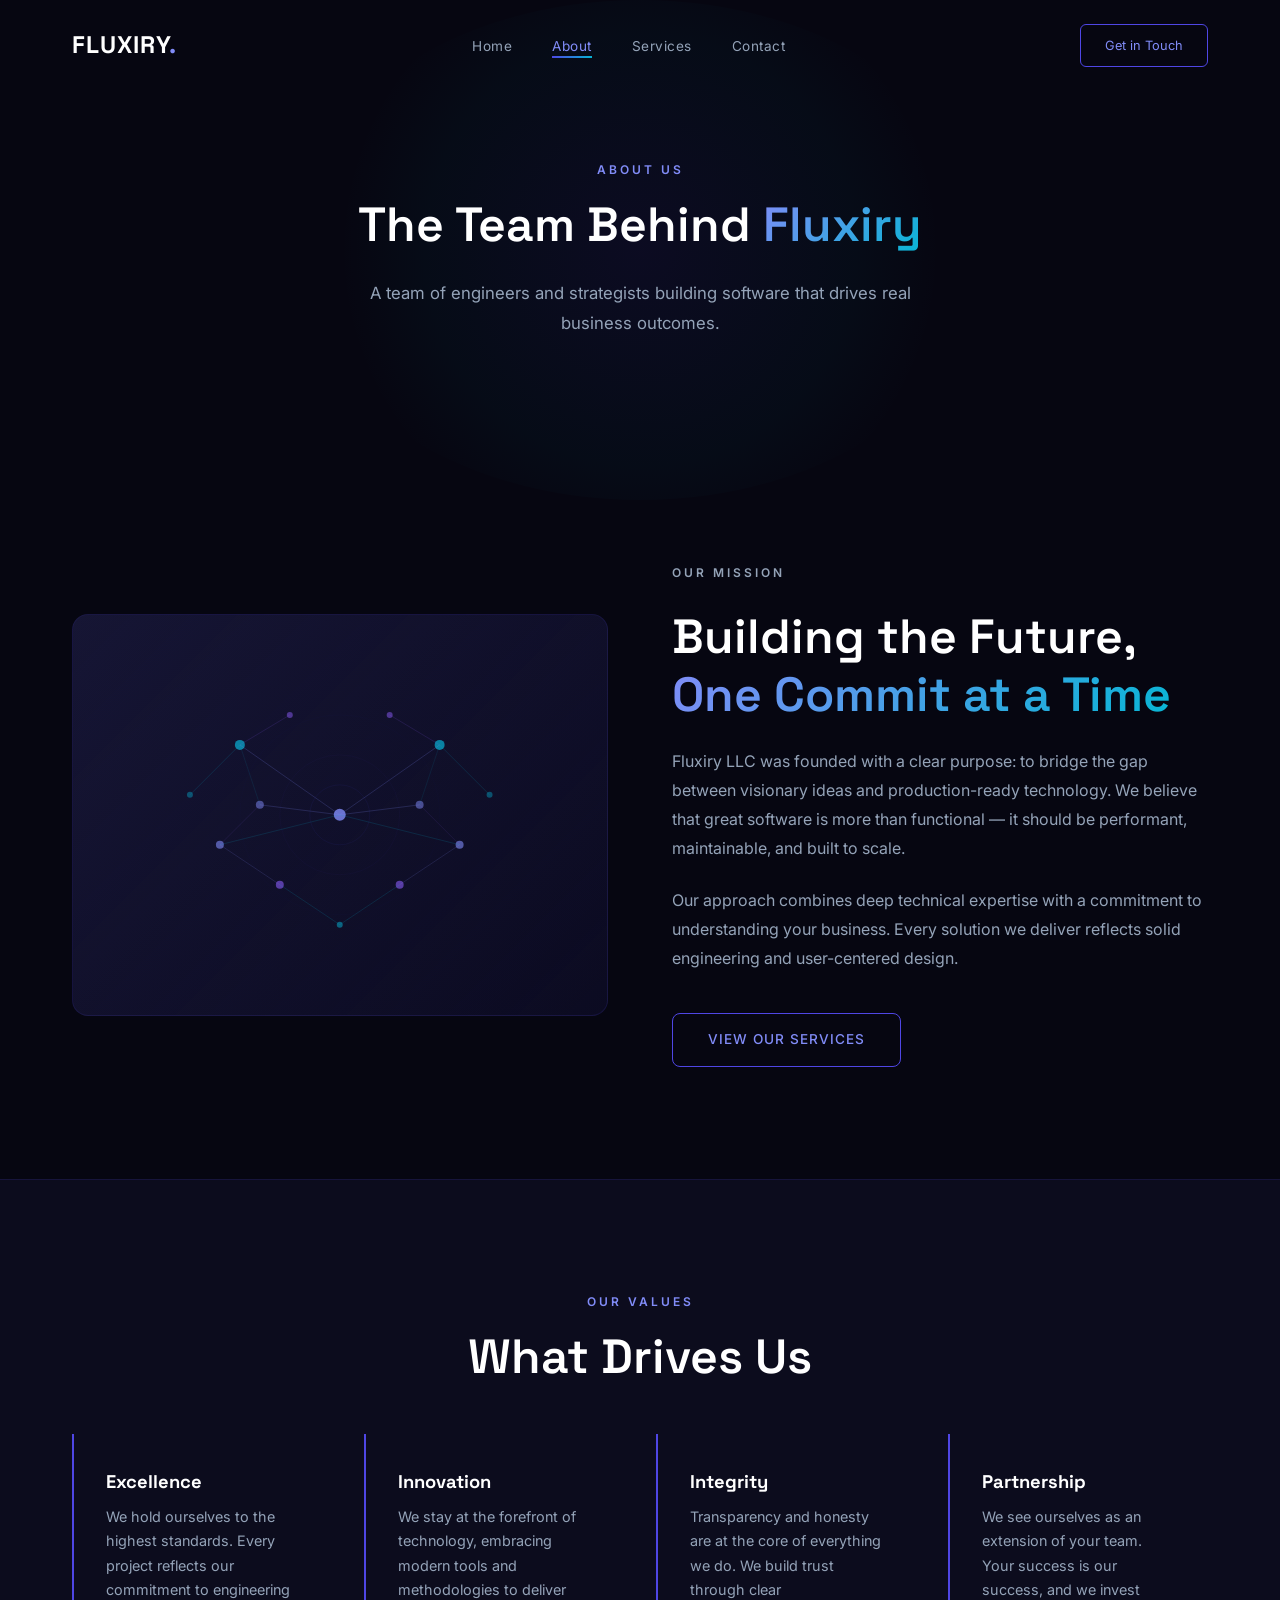
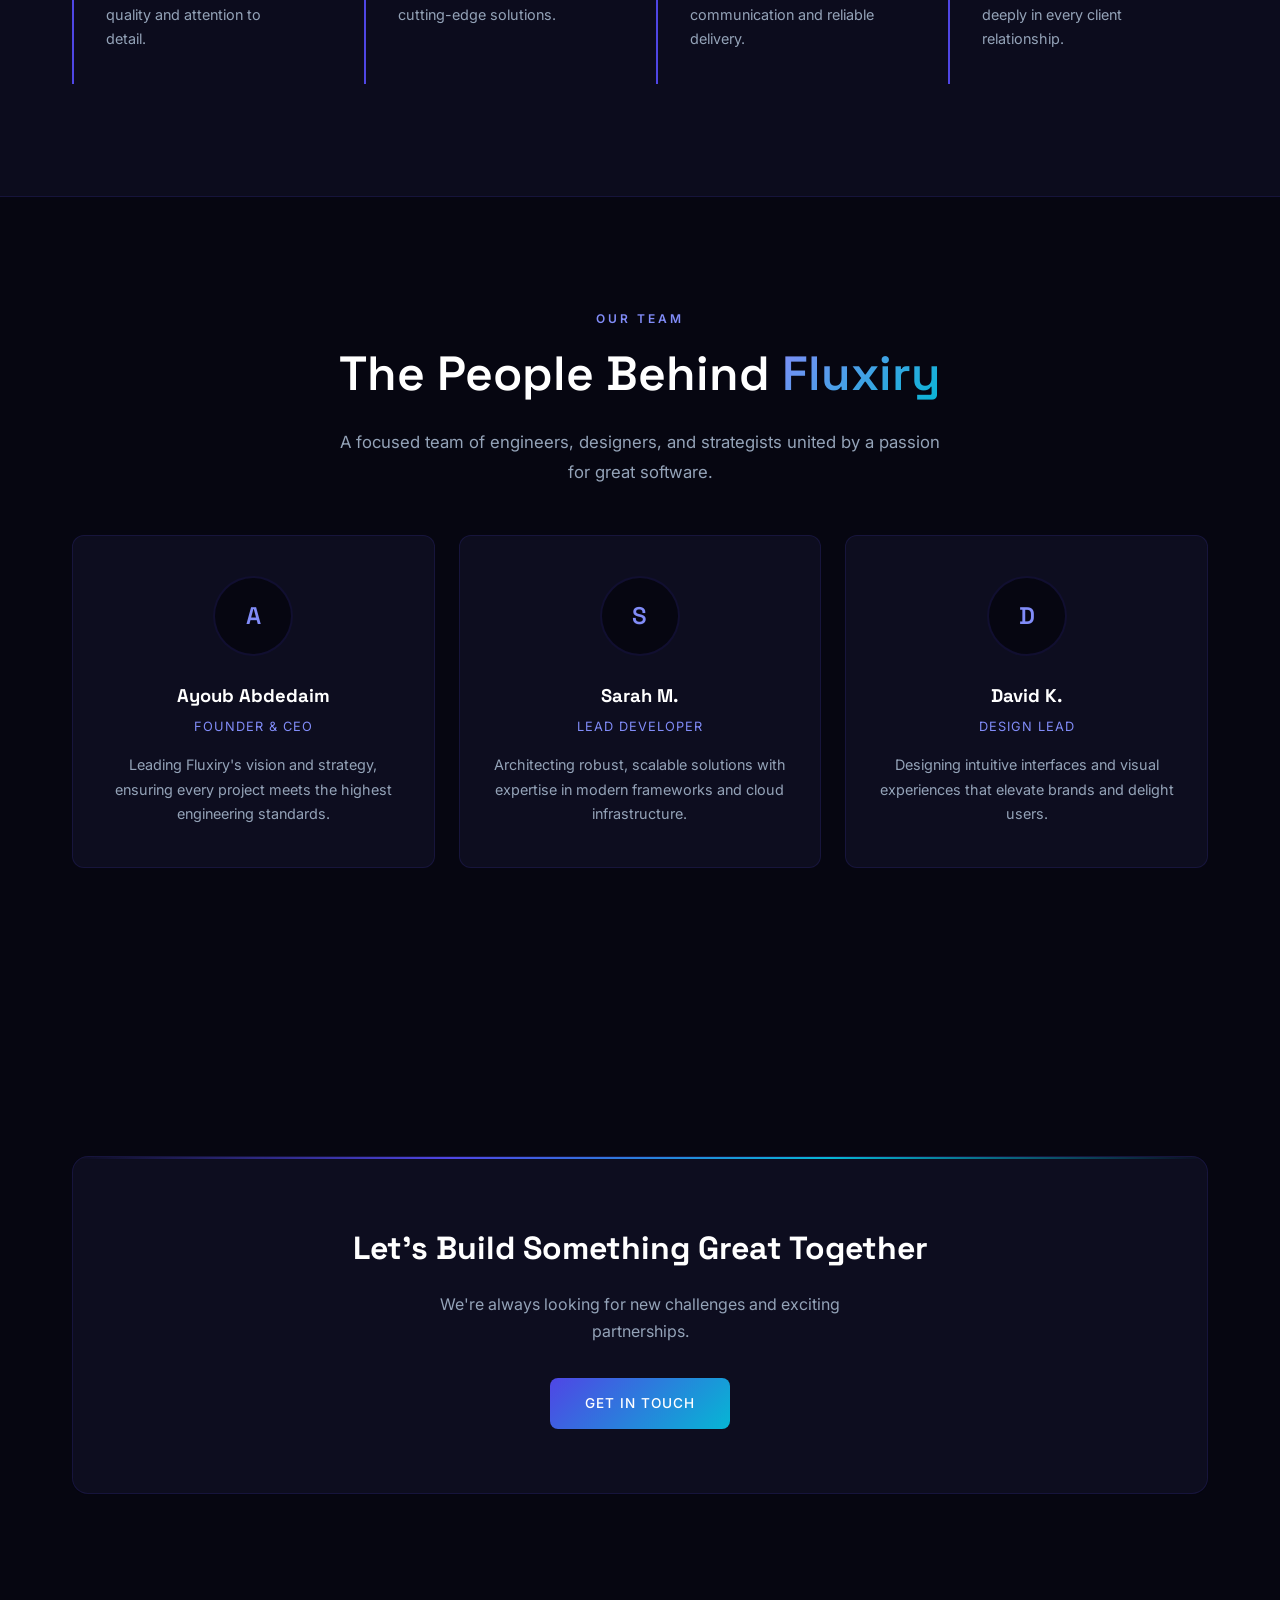
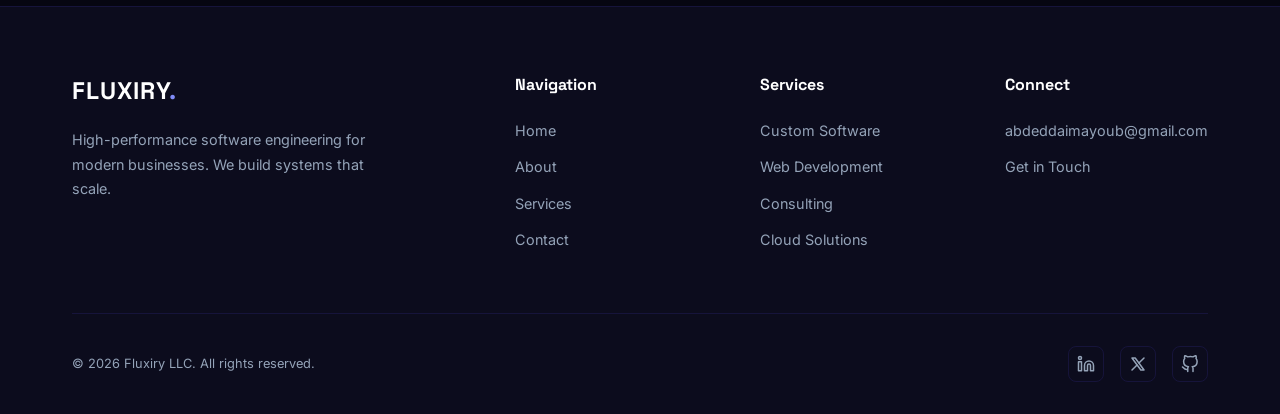
==== about.html @ 7504dc19 "Initial commit - Fluxiry LLC website" ====
<!DOCTYPE html>
<html lang="en">
<head>
  <meta charset="UTF-8">
  <meta name="viewport" content="width=device-width, initial-scale=1.0">
  <title>About | Fluxiry LLC</title>
  <meta name="description" content="Learn about Fluxiry LLC — our mission, values, and the engineering team building modern software solutions.">
  <link rel="stylesheet" href="css/style.css">
</head>
<body>

  <!-- Header -->
  <header class="header" id="header">
    <div class="container">
      <nav class="nav">
        <a href="index.html" class="nav-logo">FLUXIRY<span>.</span></a>
        <ul class="nav-links" id="navLinks">
          <li><a href="index.html">Home</a></li>
          <li><a href="about.html" class="active">About</a></li>
          <li><a href="services.html">Services</a></li>
          <li><a href="contact.html">Contact</a></li>
        </ul>
        <a href="contact.html" class="nav-cta">Get in Touch</a>
        <button class="nav-toggle" id="navToggle" aria-label="Toggle navigation">
          <span></span>
          <span></span>
          <span></span>
        </button>
      </nav>
    </div>
  </header>

  <!-- Page Header -->
  <section class="page-header">
    <div class="container">
      <p class="section-label fade-in">About Us</p>
      <h1 class="section-title fade-in">The Team Behind <span class="gradient-text">Fluxiry</span></h1>
      <p class="section-subtitle fade-in" style="margin: 0 auto;">A team of engineers and strategists building software that drives real business outcomes.</p>
    </div>
  </section>

  <!-- Mission -->
  <section class="section">
    <div class="container">
      <div class="about-grid">
        <div class="about-image fade-in">
          <svg viewBox="0 0 400 300" fill="none" xmlns="http://www.w3.org/2000/svg">
            <!-- Network nodes visualization -->
            <circle cx="200" cy="150" r="6" fill="#818cf8" opacity="0.8"/>
            <circle cx="100" cy="80" r="5" fill="#06b6d4" opacity="0.7"/>
            <circle cx="300" cy="80" r="5" fill="#06b6d4" opacity="0.7"/>
            <circle cx="80" cy="180" r="4" fill="#818cf8" opacity="0.6"/>
            <circle cx="320" cy="180" r="4" fill="#818cf8" opacity="0.6"/>
            <circle cx="150" cy="50" r="3" fill="#8b5cf6" opacity="0.5"/>
            <circle cx="250" cy="50" r="3" fill="#8b5cf6" opacity="0.5"/>
            <circle cx="50" cy="130" r="3" fill="#06b6d4" opacity="0.4"/>
            <circle cx="350" cy="130" r="3" fill="#06b6d4" opacity="0.4"/>
            <circle cx="140" cy="220" r="4" fill="#8b5cf6" opacity="0.6"/>
            <circle cx="260" cy="220" r="4" fill="#8b5cf6" opacity="0.6"/>
            <circle cx="200" cy="260" r="3" fill="#06b6d4" opacity="0.5"/>
            <circle cx="120" cy="140" r="4" fill="#818cf8" opacity="0.5"/>
            <circle cx="280" cy="140" r="4" fill="#818cf8" opacity="0.5"/>
            <!-- Connecting lines -->
            <line x1="200" y1="150" x2="100" y2="80" stroke="#818cf8" stroke-width="1" opacity="0.2"/>
            <line x1="200" y1="150" x2="300" y2="80" stroke="#818cf8" stroke-width="1" opacity="0.2"/>
            <line x1="200" y1="150" x2="80" y2="180" stroke="#06b6d4" stroke-width="1" opacity="0.15"/>
            <line x1="200" y1="150" x2="320" y2="180" stroke="#06b6d4" stroke-width="1" opacity="0.15"/>
            <line x1="100" y1="80" x2="150" y2="50" stroke="#8b5cf6" stroke-width="1" opacity="0.15"/>
            <line x1="300" y1="80" x2="250" y2="50" stroke="#8b5cf6" stroke-width="1" opacity="0.15"/>
            <line x1="100" y1="80" x2="50" y2="130" stroke="#06b6d4" stroke-width="1" opacity="0.15"/>
            <line x1="300" y1="80" x2="350" y2="130" stroke="#06b6d4" stroke-width="1" opacity="0.15"/>
            <line x1="80" y1="180" x2="140" y2="220" stroke="#818cf8" stroke-width="1" opacity="0.15"/>
            <line x1="320" y1="180" x2="260" y2="220" stroke="#818cf8" stroke-width="1" opacity="0.15"/>
            <line x1="140" y1="220" x2="200" y2="260" stroke="#06b6d4" stroke-width="1" opacity="0.15"/>
            <line x1="260" y1="220" x2="200" y2="260" stroke="#06b6d4" stroke-width="1" opacity="0.15"/>
            <line x1="200" y1="150" x2="120" y2="140" stroke="#818cf8" stroke-width="1" opacity="0.2"/>
            <line x1="200" y1="150" x2="280" y2="140" stroke="#818cf8" stroke-width="1" opacity="0.2"/>
            <line x1="120" y1="140" x2="80" y2="180" stroke="#8b5cf6" stroke-width="1" opacity="0.1"/>
            <line x1="280" y1="140" x2="320" y2="180" stroke="#8b5cf6" stroke-width="1" opacity="0.1"/>
            <line x1="120" y1="140" x2="100" y2="80" stroke="#06b6d4" stroke-width="1" opacity="0.1"/>
            <line x1="280" y1="140" x2="300" y2="80" stroke="#06b6d4" stroke-width="1" opacity="0.1"/>
            <!-- Outer glow rings -->
            <circle cx="200" cy="150" r="30" stroke="#4f46e5" stroke-width="0.5" opacity="0.15"/>
            <circle cx="200" cy="150" r="60" stroke="#4f46e5" stroke-width="0.5" opacity="0.08"/>
            <circle cx="200" cy="150" r="100" stroke="#4f46e5" stroke-width="0.5" opacity="0.04"/>
          </svg>
        </div>
        <div class="about-text fade-in">
          <p class="section-label">Our Mission</p>
          <h2 class="section-title">Building the Future, <span class="gradient-text">One Commit at a Time</span></h2>
          <p>Fluxiry LLC was founded with a clear purpose: to bridge the gap between visionary ideas and production-ready technology. We believe that great software is more than functional — it should be performant, maintainable, and built to scale.</p>
          <p>Our approach combines deep technical expertise with a commitment to understanding your business. Every solution we deliver reflects solid engineering and user-centered design.</p>
          <a href="services.html" class="btn btn-outline" style="margin-top: 1rem;">View Our Services</a>
        </div>
      </div>
    </div>
  </section>

  <!-- Values -->
  <section class="section" style="background: var(--color-bg-alt); border-top: 1px solid var(--color-border); border-bottom: 1px solid var(--color-border);">
    <div class="container">
      <div class="fade-in" style="text-align: center;">
        <p class="section-label">Our Values</p>
        <h2 class="section-title">What Drives Us</h2>
      </div>
      <div class="values-grid">
        <div class="value-item fade-in">
          <h4>Excellence</h4>
          <p>We hold ourselves to the highest standards. Every project reflects our commitment to engineering quality and attention to detail.</p>
        </div>
        <div class="value-item fade-in">
          <h4>Innovation</h4>
          <p>We stay at the forefront of technology, embracing modern tools and methodologies to deliver cutting-edge solutions.</p>
        </div>
        <div class="value-item fade-in">
          <h4>Integrity</h4>
          <p>Transparency and honesty are at the core of everything we do. We build trust through clear communication and reliable delivery.</p>
        </div>
        <div class="value-item fade-in">
          <h4>Partnership</h4>
          <p>We see ourselves as an extension of your team. Your success is our success, and we invest deeply in every client relationship.</p>
        </div>
      </div>
    </div>
  </section>

  <!-- Team -->
  <section class="section">
    <div class="container">
      <div class="fade-in" style="text-align: center;">
        <p class="section-label">Our Team</p>
        <h2 class="section-title">The People Behind <span class="gradient-text">Fluxiry</span></h2>
        <p class="section-subtitle" style="margin: 0 auto;">A focused team of engineers, designers, and strategists united by a passion for great software.</p>
      </div>
      <div class="team-grid">
        <div class="team-card fade-in">
          <div class="team-avatar">A</div>
          <h4>Ayoub Abdedaim</h4>
          <p class="role">Founder & CEO</p>
          <p>Leading Fluxiry's vision and strategy, ensuring every project meets the highest engineering standards.</p>
        </div>
        <div class="team-card fade-in">
          <div class="team-avatar">S</div>
          <h4>Sarah M.</h4>
          <p class="role">Lead Developer</p>
          <p>Architecting robust, scalable solutions with expertise in modern frameworks and cloud infrastructure.</p>
        </div>
        <div class="team-card fade-in">
          <div class="team-avatar">D</div>
          <h4>David K.</h4>
          <p class="role">Design Lead</p>
          <p>Designing intuitive interfaces and visual experiences that elevate brands and delight users.</p>
        </div>
      </div>
    </div>
  </section>

  <!-- CTA -->
  <section class="section">
    <div class="container">
      <div class="cta-banner fade-in">
        <h3>Let's Build Something Great Together</h3>
        <p>We're always looking for new challenges and exciting partnerships.</p>
        <a href="contact.html" class="btn btn-primary">Get in Touch</a>
      </div>
    </div>
  </section>

  <!-- Footer -->
  <footer class="footer">
    <div class="container">
      <div class="footer-grid">
        <div class="footer-brand">
          <a href="index.html" class="nav-logo">FLUXIRY<span>.</span></a>
          <p>High-performance software engineering for modern businesses. We build systems that scale.</p>
        </div>
        <div class="footer-col">
          <h4>Navigation</h4>
          <a href="index.html">Home</a>
          <a href="about.html">About</a>
          <a href="services.html">Services</a>
          <a href="contact.html">Contact</a>
        </div>
        <div class="footer-col">
          <h4>Services</h4>
          <a href="services.html">Custom Software</a>
          <a href="services.html">Web Development</a>
          <a href="services.html">Consulting</a>
          <a href="services.html">Cloud Solutions</a>
        </div>
        <div class="footer-col">
          <h4>Connect</h4>
          <a href="mailto:abdeddaimayoub@gmail.com">abdeddaimayoub@gmail.com</a>
          <a href="contact.html">Get in Touch</a>
        </div>
      </div>
      <div class="footer-bottom">
        <p>&copy; 2026 Fluxiry LLC. All rights reserved.</p>
        <div class="footer-social">
          <a href="#" aria-label="LinkedIn">
            <svg viewBox="0 0 24 24" fill="none" stroke="currentColor" stroke-width="2" stroke-linecap="round" stroke-linejoin="round"><path d="M16 8a6 6 0 0 1 6 6v7h-4v-7a2 2 0 0 0-2-2 2 2 0 0 0-2 2v7h-4v-7a6 6 0 0 1 6-6z"/><rect x="2" y="9" width="4" height="12"/><circle cx="4" cy="4" r="2"/></svg>
          </a>
          <a href="#" aria-label="Twitter">
            <svg viewBox="0 0 24 24" fill="none" stroke="currentColor" stroke-width="2" stroke-linecap="round" stroke-linejoin="round"><path d="M4 4l11.733 16h4.267l-11.733 -16z"/><path d="M4 20l6.768 -6.768m2.46 -2.46l6.772 -6.772"/></svg>
          </a>
          <a href="#" aria-label="GitHub">
            <svg viewBox="0 0 24 24" fill="none" stroke="currentColor" stroke-width="2" stroke-linecap="round" stroke-linejoin="round"><path d="M9 19c-5 1.5-5-2.5-7-3m14 6v-3.87a3.37 3.37 0 0 0-.94-2.61c3.14-.35 6.44-1.54 6.44-7A5.44 5.44 0 0 0 20 4.77 5.07 5.07 0 0 0 19.91 1S18.73.65 16 2.48a13.38 13.38 0 0 0-7 0C6.27.65 5.09 1 5.09 1A5.07 5.07 0 0 0 5 4.77a5.44 5.44 0 0 0-1.5 3.78c0 5.42 3.3 6.61 6.44 7A3.37 3.37 0 0 0 9 18.13V22"/></svg>
          </a>
        </div>
      </div>
    </div>
  </footer>

  <script src="js/main.js"></script>
</body>
</html>
---- css/style.css ----
/* ===== FONTS ===== */
@import url('https://fonts.googleapis.com/css2?family=Space+Grotesk:wght@400;500;600;700&family=Inter:wght@300;400;500;600&display=swap');

/* ===== VARIABLES ===== */
:root {
  --color-bg: #060611;
  --color-bg-alt: #0c0c1d;
  --color-surface: #13132b;
  --color-border: rgba(79, 70, 229, 0.15);
  --color-accent: #4f46e5;
  --color-accent-light: #818cf8;
  --color-accent-dark: #3730a3;
  --color-teal: #06b6d4;
  --color-purple: #8b5cf6;
  --color-text: #e2e8f0;
  --color-text-muted: #94a3b8;
  --color-white: #ffffff;
  --font-heading: 'Space Grotesk', sans-serif;
  --font-body: 'Inter', -apple-system, sans-serif;
  --max-width: 1200px;
  --transition: 0.3s ease;
  --gradient-accent: linear-gradient(135deg, #4f46e5, #06b6d4);
  --gradient-text: linear-gradient(135deg, #818cf8, #06b6d4);
  --glow-accent: 0 0 30px rgba(79, 70, 229, 0.3);
  --glass-bg: rgba(19, 19, 43, 0.6);
  --glass-border: rgba(79, 70, 229, 0.15);
}

/* ===== RESET ===== */
*,
*::before,
*::after {
  margin: 0;
  padding: 0;
  box-sizing: border-box;
}

html {
  scroll-behavior: smooth;
  font-size: 16px;
}

body {
  font-family: var(--font-body);
  background-color: var(--color-bg);
  color: var(--color-text);
  line-height: 1.7;
  overflow-x: hidden;
}

a {
  text-decoration: none;
  color: inherit;
  transition: color var(--transition);
}

ul {
  list-style: none;
}

img {
  max-width: 100%;
  display: block;
}

/* ===== UTILITY ===== */
.container {
  max-width: var(--max-width);
  margin: 0 auto;
  padding: 0 2rem;
}

.section {
  padding: 7rem 0;
}

.section-label {
  font-family: var(--font-body);
  font-size: 0.75rem;
  font-weight: 600;
  letter-spacing: 3px;
  text-transform: uppercase;
  color: var(--color-accent-light);
  margin-bottom: 1rem;
}

.section-title {
  font-family: var(--font-heading);
  font-size: clamp(2rem, 4vw, 3rem);
  font-weight: 600;
  color: var(--color-white);
  line-height: 1.2;
  margin-bottom: 1.5rem;
}

.section-subtitle {
  font-size: 1.05rem;
  color: var(--color-text-muted);
  max-width: 600px;
  line-height: 1.8;
}

.gradient-text {
  background: var(--gradient-text);
  -webkit-background-clip: text;
  -webkit-text-fill-color: transparent;
  background-clip: text;
}

.btn {
  display: inline-block;
  padding: 0.9rem 2.2rem;
  font-family: var(--font-body);
  font-size: 0.85rem;
  font-weight: 500;
  letter-spacing: 1px;
  text-transform: uppercase;
  border: none;
  border-radius: 8px;
  cursor: pointer;
  transition: all var(--transition);
}

.btn-primary {
  background: var(--gradient-accent);
  color: var(--color-white);
}

.btn-primary:hover {
  background: linear-gradient(135deg, var(--color-accent-light), var(--color-teal));
  transform: translateY(-2px);
  box-shadow: var(--glow-accent);
}

.btn-outline {
  background: transparent;
  color: var(--color-accent-light);
  border: 1px solid var(--color-accent);
}

.btn-outline:hover {
  background: var(--color-accent);
  color: var(--color-white);
  transform: translateY(-2px);
}

/* ===== HEADER / NAV ===== */
.header {
  position: fixed;
  top: 0;
  left: 0;
  width: 100%;
  z-index: 1000;
  padding: 1.5rem 0;
  transition: all var(--transition);
}

.header.scrolled {
  background: rgba(6, 6, 17, 0.9);
  backdrop-filter: blur(20px);
  padding: 1rem 0;
  border-bottom: 1px solid var(--color-border);
}

.nav {
  display: flex;
  align-items: center;
  justify-content: space-between;
}

.nav-logo {
  font-family: var(--font-heading);
  font-size: 1.5rem;
  font-weight: 700;
  color: var(--color-white);
  letter-spacing: 1px;
}

.nav-logo span {
  color: var(--color-accent-light);
}

.nav-links {
  display: flex;
  align-items: center;
  gap: 2.5rem;
}

.nav-links a {
  font-size: 0.85rem;
  font-weight: 400;
  letter-spacing: 0.5px;
  color: var(--color-text-muted);
  position: relative;
}

.nav-links a::after {
  content: '';
  position: absolute;
  bottom: -4px;
  left: 0;
  width: 0;
  height: 2px;
  background: var(--gradient-accent);
  transition: width var(--transition);
}

.nav-links a:hover,
.nav-links a.active {
  color: var(--color-accent-light);
}

.nav-links a:hover::after,
.nav-links a.active::after {
  width: 100%;
}

.nav-cta {
  font-size: 0.8rem;
  padding: 0.6rem 1.5rem;
  border: 1px solid var(--color-accent);
  color: var(--color-accent-light);
  border-radius: 6px;
  transition: all var(--transition);
}

.nav-cta:hover {
  background: var(--color-accent);
  color: var(--color-white);
}

/* Mobile menu toggle */
.nav-toggle {
  display: none;
  flex-direction: column;
  gap: 5px;
  cursor: pointer;
  background: none;
  border: none;
  padding: 5px;
}

.nav-toggle span {
  display: block;
  width: 24px;
  height: 2px;
  background: var(--color-text);
  transition: all var(--transition);
}

/* ===== HERO ===== */
.hero {
  min-height: 100vh;
  display: flex;
  align-items: center;
  position: relative;
  overflow: hidden;
}

.hero::before {
  content: '';
  position: absolute;
  top: -50%;
  right: -20%;
  width: 800px;
  height: 800px;
  background: radial-gradient(circle, rgba(79, 70, 229, 0.12) 0%, rgba(6, 182, 212, 0.06) 40%, transparent 70%);
  border-radius: 50%;
}

.hero::after {
  content: '';
  position: absolute;
  bottom: -30%;
  left: -10%;
  width: 500px;
  height: 500px;
  background: radial-gradient(circle, rgba(139, 92, 246, 0.08) 0%, transparent 70%);
  border-radius: 50%;
}

.hero-bg-canvas {
  position: absolute;
  top: 0;
  left: 0;
  width: 100%;
  height: 100%;
  z-index: 0;
  opacity: 0.5;
}

.hero-content {
  max-width: 650px;
  position: relative;
  z-index: 1;
}

.hero-label {
  font-size: 0.75rem;
  font-weight: 600;
  letter-spacing: 3px;
  text-transform: uppercase;
  color: var(--color-accent-light);
  margin-bottom: 1.5rem;
}

.hero-title {
  font-family: var(--font-heading);
  font-size: clamp(2.5rem, 5.5vw, 4rem);
  font-weight: 700;
  color: var(--color-white);
  line-height: 1.15;
  margin-bottom: 1.5rem;
}

.hero-title em {
  font-style: normal;
  background: var(--gradient-text);
  -webkit-background-clip: text;
  -webkit-text-fill-color: transparent;
  background-clip: text;
}

.hero-description {
  font-size: 1.1rem;
  color: var(--color-text-muted);
  line-height: 1.8;
  margin-bottom: 2.5rem;
  max-width: 540px;
}

.hero-actions {
  display: flex;
  gap: 1rem;
  align-items: center;
}

/* Hero code block */
.hero-code-block {
  position: absolute;
  right: 5%;
  top: 50%;
  transform: translateY(-50%);
  background: var(--glass-bg);
  backdrop-filter: blur(16px);
  border: 1px solid var(--glass-border);
  border-radius: 12px;
  padding: 1.5rem 2rem;
  font-family: 'Courier New', Consolas, monospace;
  font-size: 0.85rem;
  color: var(--color-text-muted);
  max-width: 380px;
  line-height: 1.8;
  box-shadow: 0 0 40px rgba(79, 70, 229, 0.15);
  z-index: 1;
}

.hero-code-block .code-line {
  display: block;
}

.code-keyword { color: #c084fc; }
.code-string { color: #22d3ee; }
.code-comment { color: #475569; }
.code-func { color: #818cf8; }
.code-number { color: #f59e0b; }

.hero-code-dots {
  display: flex;
  gap: 6px;
  margin-bottom: 1rem;
  padding-bottom: 0.75rem;
  border-bottom: 1px solid rgba(79, 70, 229, 0.1);
}

.hero-code-dots span {
  width: 10px;
  height: 10px;
  border-radius: 50%;
}

.hero-code-dots span:nth-child(1) { background: #ef4444; }
.hero-code-dots span:nth-child(2) { background: #f59e0b; }
.hero-code-dots span:nth-child(3) { background: #22c55e; }

.typing-cursor {
  display: inline-block;
  width: 2px;
  height: 1em;
  background: var(--color-accent-light);
  animation: blink 1s step-end infinite;
  vertical-align: text-bottom;
}

@keyframes blink {
  50% { opacity: 0; }
}

/* ===== DIVIDER ===== */
.divider {
  width: 60px;
  height: 2px;
  background: var(--gradient-accent);
  margin: 0 auto 2rem;
}

/* ===== SERVICES GRID ===== */
.services-grid {
  display: grid;
  grid-template-columns: repeat(auto-fit, minmax(300px, 1fr));
  gap: 1.5rem;
  margin-top: 3rem;
}

.service-card {
  background: var(--glass-bg);
  backdrop-filter: blur(12px);
  border: 1px solid var(--glass-border);
  border-radius: 12px;
  padding: 2.5rem;
  transition: all var(--transition);
  position: relative;
  overflow: hidden;
}

.service-card::before {
  content: '';
  position: absolute;
  top: 0;
  left: 0;
  width: 100%;
  height: 2px;
  background: linear-gradient(90deg, transparent, var(--color-accent), transparent);
  opacity: 0;
  transition: opacity var(--transition);
}

.service-card:hover {
  transform: translateY(-3px);
  border-color: rgba(79, 70, 229, 0.35);
  box-shadow: 0 0 30px rgba(79, 70, 229, 0.12), inset 0 0 30px rgba(79, 70, 229, 0.04);
  background: radial-gradient(600px circle at var(--mouse-x, 50%) var(--mouse-y, 50%), rgba(79, 70, 229, 0.08), transparent 40%), var(--glass-bg);
}

.service-card:hover::before {
  opacity: 1;
}

.service-icon {
  width: 48px;
  height: 48px;
  margin-bottom: 1.5rem;
  color: var(--color-accent-light);
  display: flex;
  align-items: center;
  justify-content: center;
}

.service-icon svg {
  width: 40px;
  height: 40px;
}

.service-card h3 {
  font-family: var(--font-heading);
  font-size: 1.3rem;
  font-weight: 600;
  color: var(--color-white);
  margin-bottom: 0.75rem;
}

.service-card p {
  font-size: 0.95rem;
  color: var(--color-text-muted);
  line-height: 1.7;
}

/* ===== ABOUT / VALUES ===== */
.about-grid {
  display: grid;
  grid-template-columns: 1fr 1fr;
  gap: 4rem;
  align-items: center;
  margin-top: 3rem;
}

.about-image {
  width: 100%;
  aspect-ratio: 4/3;
  background: linear-gradient(135deg, var(--color-surface), rgba(79, 70, 229, 0.08));
  border: 1px solid var(--glass-border);
  border-radius: 16px;
  display: flex;
  align-items: center;
  justify-content: center;
  position: relative;
  overflow: hidden;
  padding: 2rem;
}

.about-image svg {
  width: 85%;
  height: auto;
}

.about-image::after {
  content: '';
  position: absolute;
  inset: 0;
  background: linear-gradient(135deg, rgba(79, 70, 229, 0.05), transparent);
}

.about-text p {
  color: var(--color-text-muted);
  margin-bottom: 1.5rem;
  line-height: 1.8;
}

.values-grid {
  display: grid;
  grid-template-columns: repeat(auto-fit, minmax(250px, 1fr));
  gap: 2rem;
  margin-top: 3rem;
}

.value-item {
  padding: 2rem;
  border-left: 2px solid var(--color-accent);
}

.value-item h4 {
  font-family: var(--font-heading);
  font-size: 1.15rem;
  color: var(--color-white);
  margin-bottom: 0.5rem;
}

.value-item p {
  font-size: 0.9rem;
  color: var(--color-text-muted);
  line-height: 1.7;
}

/* ===== STATS ===== */
.stats-section {
  background: var(--color-bg-alt);
  border-top: 1px solid var(--color-border);
  border-bottom: 1px solid var(--color-border);
}

.stats-grid {
  display: grid;
  grid-template-columns: repeat(4, 1fr);
  gap: 2rem;
  text-align: center;
}

.stat-item h3 {
  font-family: var(--font-heading);
  font-size: 2.5rem;
  font-weight: 700;
  color: var(--color-accent-light);
  margin-bottom: 0.5rem;
}

.stat-item p {
  font-size: 0.85rem;
  color: var(--color-text-muted);
  text-transform: uppercase;
  letter-spacing: 1px;
}

/* ===== TECH STACK ===== */
.tech-grid {
  display: flex;
  flex-wrap: wrap;
  justify-content: center;
  gap: 1.5rem;
  margin-top: 3rem;
}

.tech-item {
  width: 110px;
  height: 110px;
  background: var(--glass-bg);
  backdrop-filter: blur(8px);
  border: 1px solid var(--glass-border);
  border-radius: 12px;
  display: flex;
  flex-direction: column;
  align-items: center;
  justify-content: center;
  gap: 0.5rem;
  transition: all var(--transition);
}

.tech-item:hover {
  border-color: var(--color-accent);
  box-shadow: var(--glow-accent);
  transform: translateY(-4px);
}

.tech-item svg {
  width: 36px;
  height: 36px;
}

.tech-item span {
  font-size: 0.7rem;
  color: var(--color-text-muted);
  font-weight: 500;
  letter-spacing: 0.5px;
}

/* ===== TESTIMONIALS ===== */
.testimonials-grid {
  display: grid;
  grid-template-columns: repeat(auto-fit, minmax(320px, 1fr));
  gap: 1.5rem;
  margin-top: 3rem;
}

.testimonial-card {
  background: var(--glass-bg);
  backdrop-filter: blur(12px);
  border: 1px solid var(--glass-border);
  border-radius: 12px;
  padding: 2.5rem;
}

.testimonial-card .quote-mark {
  font-size: 3rem;
  color: var(--color-accent);
  opacity: 0.3;
  line-height: 1;
  margin-bottom: 1rem;
  font-family: Georgia, serif;
}

.testimonial-card blockquote {
  font-size: 1rem;
  color: var(--color-text);
  line-height: 1.8;
  margin-bottom: 1.5rem;
}

.testimonial-author {
  display: flex;
  align-items: center;
  gap: 1rem;
}

.testimonial-avatar {
  width: 44px;
  height: 44px;
  border-radius: 50%;
  background: var(--gradient-accent);
  display: flex;
  align-items: center;
  justify-content: center;
  color: white;
  font-weight: 600;
  font-size: 0.85rem;
}

.testimonial-info h5 {
  color: var(--color-white);
  font-size: 0.95rem;
  font-weight: 500;
}

.testimonial-info p {
  color: var(--color-text-muted);
  font-size: 0.8rem;
}

/* ===== PROCESS ===== */
.process-grid {
  display: grid;
  grid-template-columns: repeat(auto-fit, minmax(240px, 1fr));
  gap: 2rem;
  margin-top: 3rem;
}

.process-step {
  padding: 2rem;
  text-align: center;
}

.process-number {
  font-family: var(--font-heading);
  font-size: 3rem;
  font-weight: 700;
  background: linear-gradient(135deg, rgba(79, 70, 229, 0.3), rgba(6, 182, 212, 0.15));
  -webkit-background-clip: text;
  -webkit-text-fill-color: transparent;
  background-clip: text;
  margin-bottom: 1rem;
}

.process-step h4 {
  font-family: var(--font-heading);
  font-size: 1.15rem;
  color: var(--color-white);
  margin-bottom: 0.75rem;
}

.process-step p {
  font-size: 0.9rem;
  color: var(--color-text-muted);
  line-height: 1.7;
}

/* ===== CTA BANNER ===== */
.cta-banner {
  background: var(--glass-bg);
  backdrop-filter: blur(12px);
  border: 1px solid var(--glass-border);
  border-radius: 16px;
  padding: 4rem;
  text-align: center;
  margin-top: 4rem;
  position: relative;
  overflow: hidden;
}

.cta-banner::before {
  content: '';
  position: absolute;
  top: 0;
  left: 0;
  width: 100%;
  height: 2px;
  background: linear-gradient(90deg, transparent, var(--color-accent), var(--color-teal), transparent);
}

.cta-banner h3 {
  font-family: var(--font-heading);
  font-size: 2rem;
  color: var(--color-white);
  margin-bottom: 1rem;
}

.cta-banner p {
  color: var(--color-text-muted);
  margin-bottom: 2rem;
  max-width: 500px;
  margin-left: auto;
  margin-right: auto;
}

/* ===== CONTACT ===== */
.contact-grid {
  display: grid;
  grid-template-columns: 1fr 1fr;
  gap: 4rem;
  margin-top: 3rem;
}

.contact-info-item {
  display: flex;
  gap: 1rem;
  margin-bottom: 2rem;
}

.contact-info-item .icon {
  width: 48px;
  height: 48px;
  background: var(--glass-bg);
  border: 1px solid var(--glass-border);
  border-radius: 10px;
  display: flex;
  align-items: center;
  justify-content: center;
  color: var(--color-accent-light);
  flex-shrink: 0;
}

.contact-info-item .icon svg {
  width: 22px;
  height: 22px;
}

.contact-info-item h4 {
  font-size: 0.95rem;
  color: var(--color-white);
  margin-bottom: 0.25rem;
}

.contact-info-item p {
  font-size: 0.9rem;
  color: var(--color-text-muted);
}

.contact-form {
  display: flex;
  flex-direction: column;
  gap: 1.25rem;
}

.form-group {
  display: flex;
  flex-direction: column;
  gap: 0.5rem;
}

.form-group label {
  font-size: 0.8rem;
  font-weight: 500;
  letter-spacing: 0.5px;
  text-transform: uppercase;
  color: var(--color-text-muted);
}

.form-group input,
.form-group textarea {
  background: var(--color-surface);
  border: 1px solid var(--glass-border);
  border-radius: 8px;
  padding: 0.9rem 1rem;
  color: var(--color-text);
  font-family: var(--font-body);
  font-size: 0.95rem;
  transition: border-color var(--transition), box-shadow var(--transition);
  outline: none;
}

.form-group input:focus,
.form-group textarea:focus {
  border-color: var(--color-accent);
  box-shadow: 0 0 0 3px rgba(79, 70, 229, 0.15);
}

.form-group textarea {
  resize: vertical;
  min-height: 140px;
}

.form-row {
  display: grid;
  grid-template-columns: 1fr 1fr;
  gap: 1.25rem;
}

/* ===== FOOTER ===== */
.footer {
  background: var(--color-bg-alt);
  border-top: 1px solid var(--color-border);
  padding: 4rem 0 2rem;
}

.footer-grid {
  display: grid;
  grid-template-columns: 2fr 1fr 1fr 1fr;
  gap: 3rem;
  margin-bottom: 3rem;
}

.footer-brand p {
  color: var(--color-text-muted);
  font-size: 0.9rem;
  margin-top: 1rem;
  line-height: 1.7;
  max-width: 300px;
}

.footer-col h4 {
  font-family: var(--font-heading);
  font-size: 1rem;
  color: var(--color-white);
  margin-bottom: 1.25rem;
}

.footer-col a {
  display: block;
  font-size: 0.9rem;
  color: var(--color-text-muted);
  margin-bottom: 0.75rem;
}

.footer-col a:hover {
  color: var(--color-accent-light);
}

.footer-bottom {
  border-top: 1px solid var(--color-border);
  padding-top: 2rem;
  display: flex;
  justify-content: space-between;
  align-items: center;
  font-size: 0.8rem;
  color: var(--color-text-muted);
}

.footer-social {
  display: flex;
  gap: 1rem;
}

.footer-social a {
  width: 36px;
  height: 36px;
  border: 1px solid var(--color-border);
  border-radius: 8px;
  display: flex;
  align-items: center;
  justify-content: center;
  color: var(--color-text-muted);
  transition: all var(--transition);
}

.footer-social a svg {
  width: 18px;
  height: 18px;
}

.footer-social a:hover {
  border-color: var(--color-accent);
  color: var(--color-accent-light);
  box-shadow: 0 0 15px rgba(79, 70, 229, 0.2);
}

/* ===== PAGE HEADER ===== */
.page-header {
  padding: 10rem 0 4rem;
  text-align: center;
  position: relative;
}

.page-header::before {
  content: '';
  position: absolute;
  top: 0;
  left: 50%;
  transform: translateX(-50%);
  width: 700px;
  height: 500px;
  background: radial-gradient(circle, rgba(79, 70, 229, 0.08) 0%, rgba(6, 182, 212, 0.03) 50%, transparent 70%);
  border-radius: 50%;
}

/* ===== TEAM ===== */
.team-grid {
  display: grid;
  grid-template-columns: repeat(auto-fit, minmax(260px, 1fr));
  gap: 1.5rem;
  margin-top: 3rem;
}

.team-card {
  background: var(--glass-bg);
  border: 1px solid var(--glass-border);
  border-radius: 12px;
  padding: 2.5rem 2rem;
  text-align: center;
  transition: all var(--transition);
}

.team-card:hover {
  border-color: rgba(79, 70, 229, 0.35);
  transform: translateY(-3px);
  box-shadow: 0 0 25px rgba(79, 70, 229, 0.12);
}

.team-avatar {
  width: 80px;
  height: 80px;
  background: var(--color-bg);
  border: 2px solid var(--glass-border);
  border-radius: 50%;
  margin: 0 auto 1.5rem;
  display: flex;
  align-items: center;
  justify-content: center;
  color: var(--color-accent-light);
  font-family: var(--font-heading);
  font-size: 1.5rem;
  font-weight: 600;
}

.team-card h4 {
  font-family: var(--font-heading);
  font-size: 1.15rem;
  color: var(--color-white);
  margin-bottom: 0.25rem;
}

.team-card .role {
  font-size: 0.8rem;
  color: var(--color-accent-light);
  text-transform: uppercase;
  letter-spacing: 1px;
  margin-bottom: 1rem;
}

.team-card p {
  font-size: 0.9rem;
  color: var(--color-text-muted);
  line-height: 1.7;
}

/* ===== ANIMATIONS ===== */
.fade-in {
  opacity: 0;
  transform: translateY(30px);
  transition: opacity 0.8s ease, transform 0.8s ease;
}

.fade-in.visible {
  opacity: 1;
  transform: translateY(0);
}

/* ===== RESPONSIVE ===== */
@media (max-width: 968px) {
  .footer-grid {
    grid-template-columns: 1fr 1fr;
  }

  .about-grid,
  .contact-grid {
    grid-template-columns: 1fr;
    gap: 2rem;
  }

  .stats-grid {
    grid-template-columns: repeat(2, 1fr);
  }

  .testimonials-grid {
    grid-template-columns: 1fr;
  }
}

@media (max-width: 768px) {
  .nav-links {
    display: none;
    position: fixed;
    top: 0;
    left: 0;
    width: 100%;
    height: 100vh;
    background: rgba(6, 6, 17, 0.98);
    flex-direction: column;
    justify-content: center;
    gap: 2rem;
  }

  .nav-links.open {
    display: flex;
  }

  .nav-links a {
    font-size: 1.2rem;
  }

  .nav-toggle {
    display: flex;
  }

  .hero-title {
    font-size: clamp(2rem, 6vw, 3rem);
  }

  .hero-actions {
    flex-direction: column;
    align-items: flex-start;
  }

  .hero-code-block {
    display: none;
  }

  .footer-grid {
    grid-template-columns: 1fr;
  }

  .footer-bottom {
    flex-direction: column;
    gap: 1rem;
    text-align: center;
  }

  .form-row {
    grid-template-columns: 1fr;
  }

  .cta-banner {
    padding: 2.5rem 1.5rem;
  }

  .stats-grid {
    grid-template-columns: 1fr 1fr;
    gap: 1.5rem;
  }

  .tech-item {
    width: 85px;
    height: 85px;
  }

  .tech-item svg {
    width: 28px;
    height: 28px;
  }
}

@media (max-width: 480px) {
  .section {
    padding: 4rem 0;
  }

  .stats-grid {
    grid-template-columns: 1fr;
  }
}
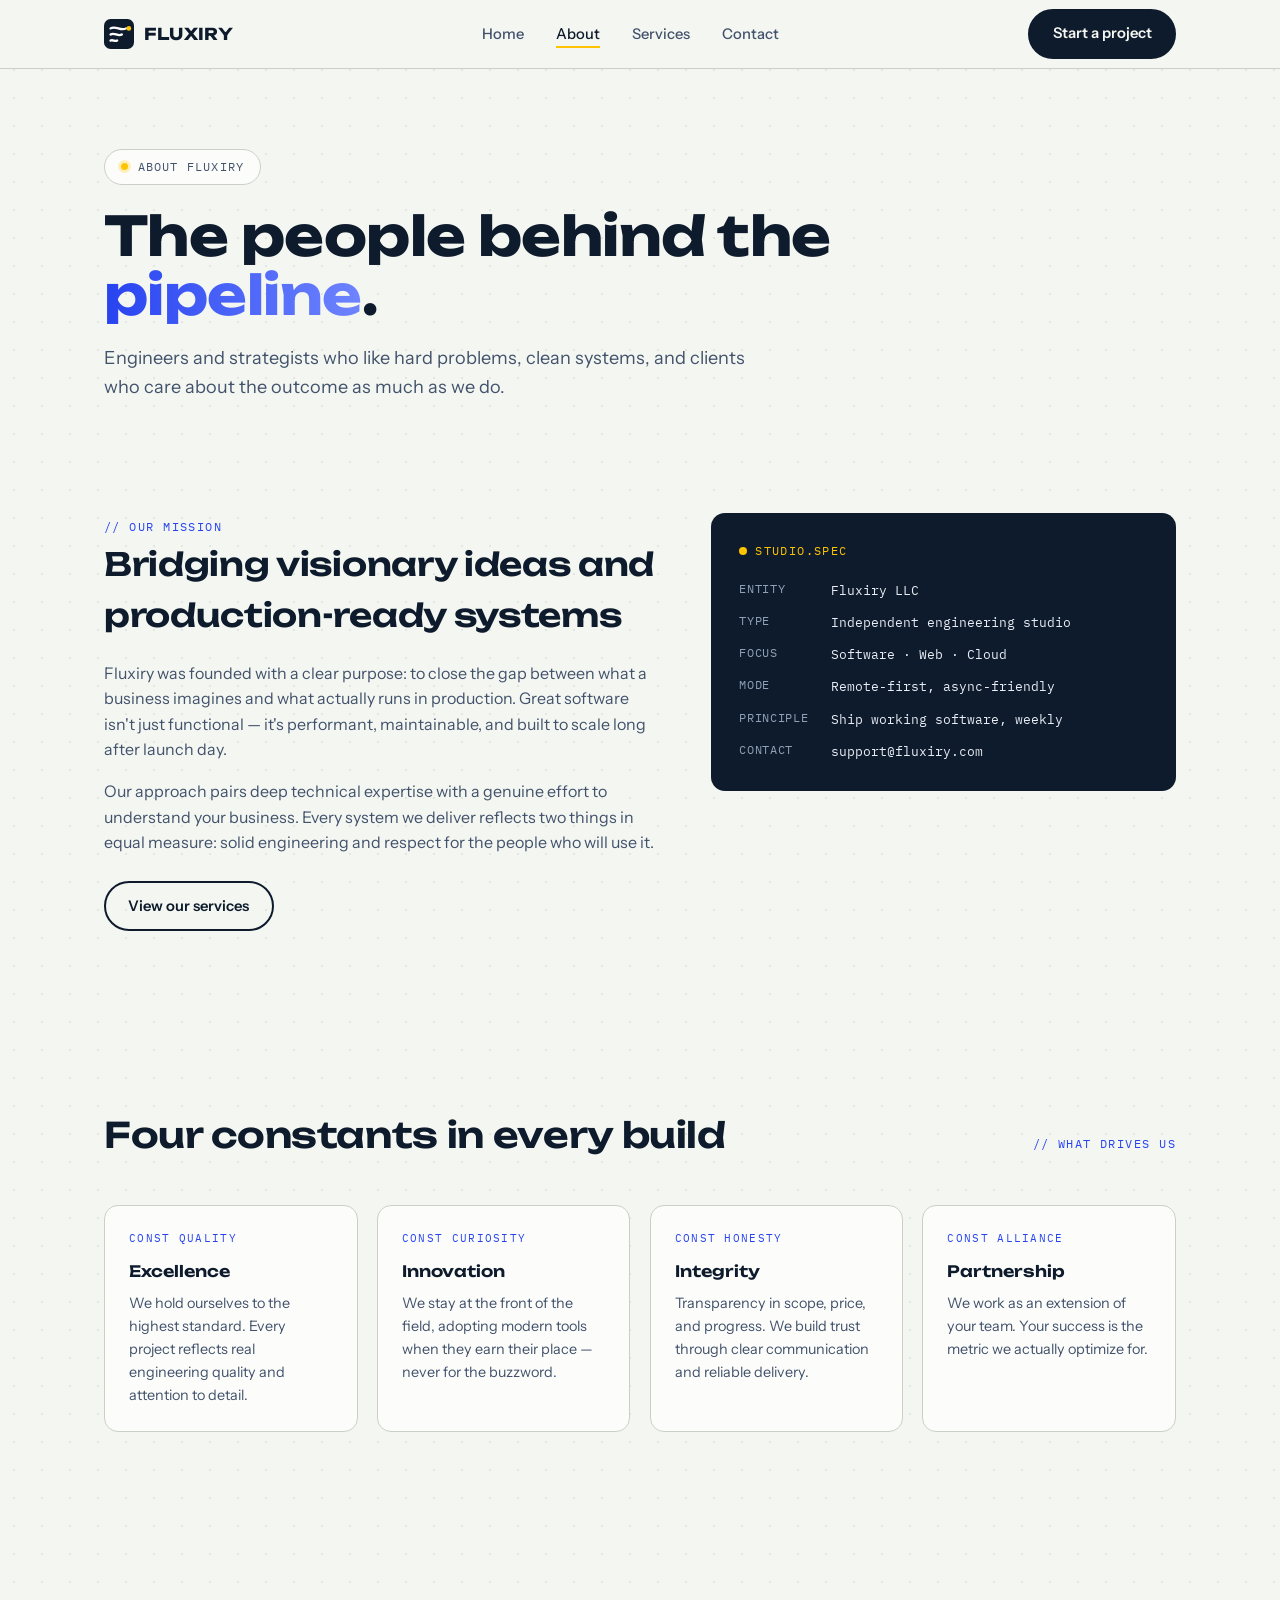
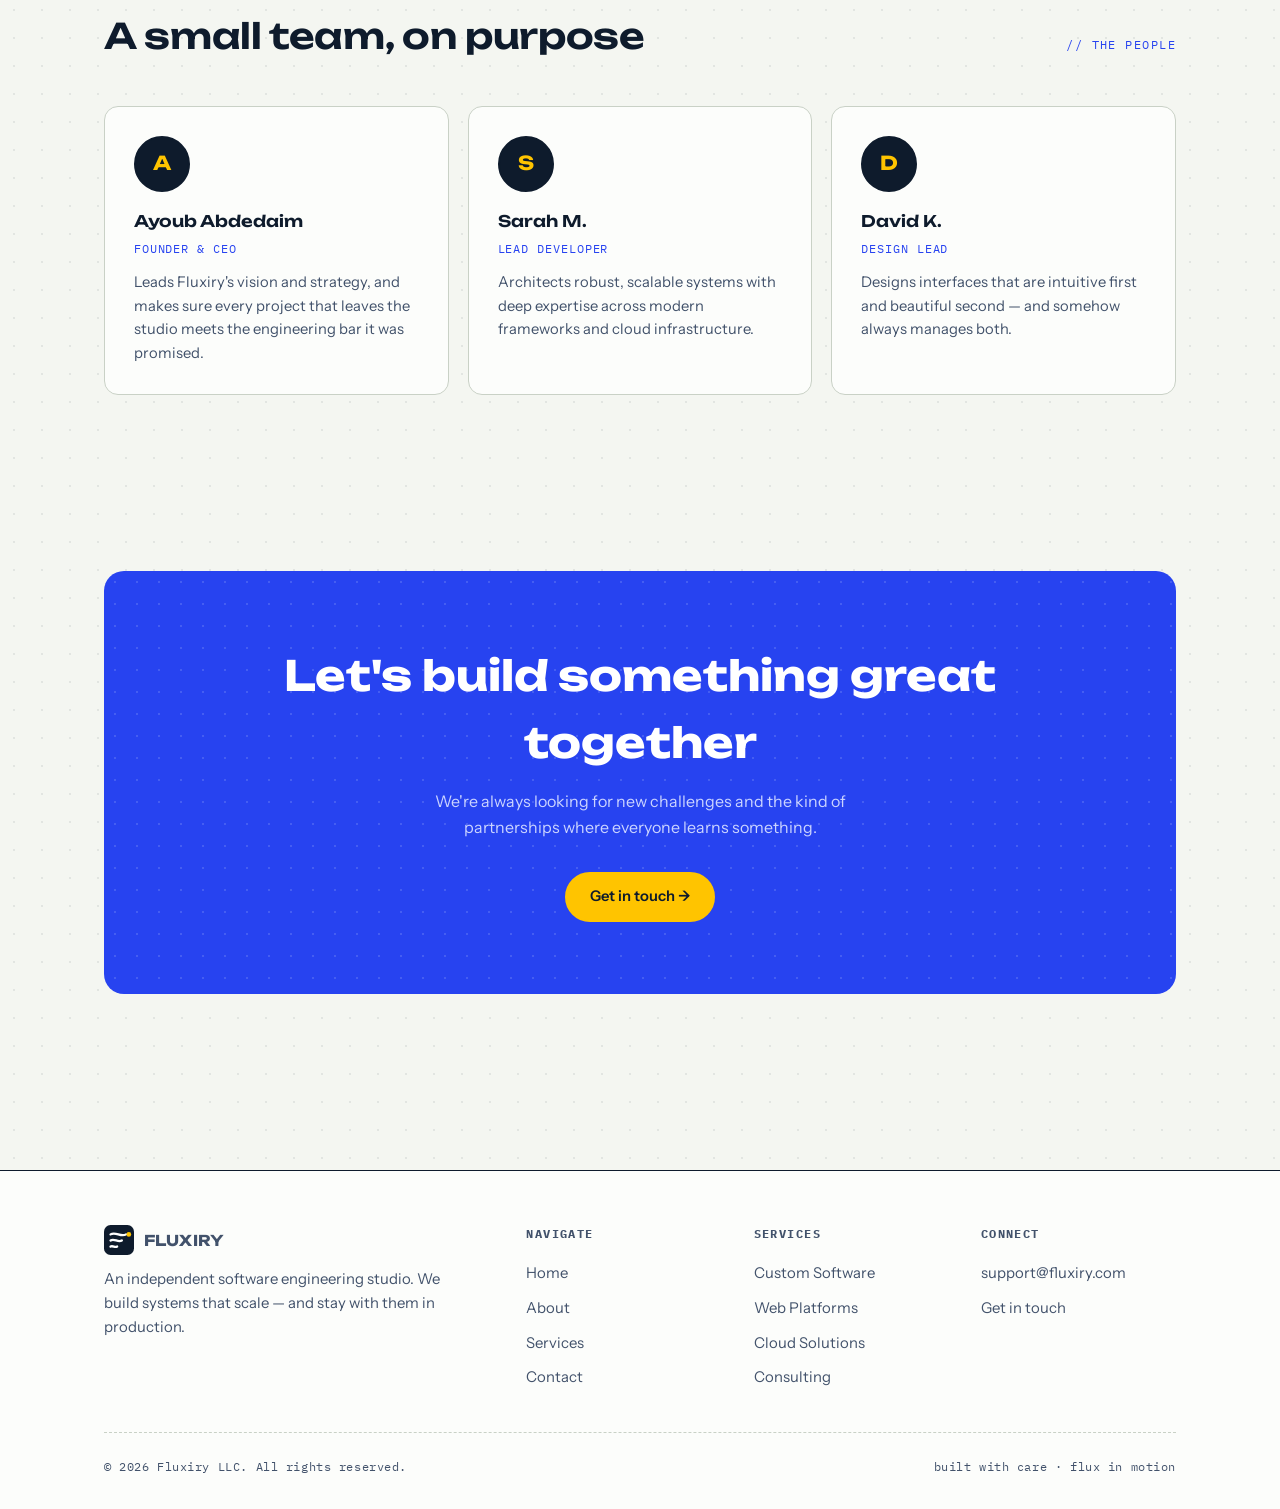
==== commit f0344e6a: "Redesign site with new brand and self-contained pages Replace the old dark template with a light, co" ====
--- a/about.html
+++ b/about.html
@@ -1,216 +1,549 @@
 <!DOCTYPE html>
 <html lang="en">
 <head>
-  <meta charset="UTF-8">
-  <meta name="viewport" content="width=device-width, initial-scale=1.0">
-  <title>About | Fluxiry LLC</title>
-  <meta name="description" content="Learn about Fluxiry LLC — our mission, values, and the engineering team building modern software solutions.">
-  <link rel="stylesheet" href="css/style.css">
+<meta charset="UTF-8">
+<meta name="viewport" content="width=device-width, initial-scale=1.0">
+<title>About — Fluxiry LLC</title>
+<meta name="description" content="Meet Fluxiry — an independent software engineering studio. Our mission, values, and the people who write the code.">
+<link rel="icon" href="favicon.svg" type="image/svg+xml">
+<link rel="preconnect" href="https://fonts.googleapis.com">
+<link rel="preconnect" href="https://fonts.gstatic.com" crossorigin>
+<link href="https://fonts.googleapis.com/css2?family=Unbounded:wght@400;600;700&family=Instrument+Sans:ital,wght@0,400;0,500;0,600;1,400&family=IBM+Plex+Mono:wght@400;500&display=swap" rel="stylesheet">
+<style>
+/* ============================================================
+   FLUXIRY — shared design system
+   palette: paper #F4F6F1 · ink #0E1B2C · flux #2743F0 · signal #FFC400
+   type: Unbounded (display) · Instrument Sans (body) · IBM Plex Mono (utility)
+   ============================================================ */
+
+:root{
+  --paper:#F4F6F1;
+  --ink:#0E1B2C;
+  --ink-soft:#42526B;
+  --flux:#2743F0;
+  --signal:#FFC400;
+  --line:#C9D1C6;
+  --card:#FCFDFB;
+  --radius:14px;
+  --display:'Unbounded', sans-serif;
+  --body:'Instrument Sans', sans-serif;
+  --mono:'IBM Plex Mono', monospace;
+}
+*{margin:0;padding:0;box-sizing:border-box}
+html{scroll-behavior:smooth}
+body{
+  font-family:var(--body);
+  background:var(--paper);
+  color:var(--ink);
+  line-height:1.6;
+  background-image:radial-gradient(circle, rgba(14,27,44,.08) 1px, transparent 1px);
+  background-size:28px 28px;
+}
+a{color:inherit;text-decoration:none}
+a:focus-visible, button:focus-visible, input:focus-visible, textarea:focus-visible{
+  outline:3px solid var(--flux);outline-offset:3px;border-radius:4px;
+}
+::selection{background:var(--signal);color:var(--ink)}
+.wrap{max-width:1120px;margin:0 auto;padding:0 24px}
+.mono{font-family:var(--mono);font-size:.78rem;letter-spacing:.08em;text-transform:uppercase}
+
+/* ---------- NAV ---------- */
+header.site-head{
+  position:sticky;top:0;z-index:50;
+  background:rgba(244,246,241,.85);
+  backdrop-filter:blur(10px);
+  border-bottom:1px solid var(--line);
+}
+.nav{display:flex;align-items:center;justify-content:space-between;height:68px;gap:1rem}
+.logo{font-family:var(--display);font-weight:700;font-size:1.02rem;letter-spacing:.02em;display:flex;align-items:center;gap:.6rem}
+.logo .mark{display:block;flex:none}
+.logo .pkt{animation:pktpulse 2.4s ease-in-out infinite}
+@keyframes pktpulse{0%,100%{opacity:1}50%{opacity:.45}}
+nav ul{display:flex;gap:2rem;list-style:none;align-items:center}
+nav ul a{font-size:.92rem;font-weight:500;color:var(--ink-soft);transition:color .2s;padding:.2rem 0}
+nav ul a:hover{color:var(--flux)}
+nav ul a[aria-current="page"]{color:var(--ink);border-bottom:2px solid var(--signal)}
+.btn{
+  display:inline-block;font-weight:600;font-size:.92rem;
+  padding:.7rem 1.4rem;border-radius:999px;border:2px solid var(--ink);
+  background:var(--ink);color:var(--paper);cursor:pointer;font-family:var(--body);
+  transition:transform .15s ease, background .2s, color .2s, box-shadow .2s;
+}
+.btn:hover{background:var(--flux);border-color:var(--flux);transform:translateY(-2px);box-shadow:0 8px 20px rgba(39,67,240,.25)}
+.btn.ghost{background:transparent;color:var(--ink)}
+.btn.ghost:hover{background:var(--ink);color:var(--paper);box-shadow:none}
+.menu-toggle{display:none;background:none;border:none;font-family:var(--mono);font-size:.8rem;cursor:pointer;color:var(--ink)}
+
+/* ---------- PAGE HERO ---------- */
+.hero{padding:96px 0 40px;position:relative;overflow:hidden}
+.page-hero{padding:80px 0 24px}
+.eyebrow{
+  display:inline-flex;align-items:center;gap:.6rem;
+  font-family:var(--mono);font-size:.75rem;letter-spacing:.1em;text-transform:uppercase;
+  color:var(--ink-soft);
+  border:1px solid var(--line);border-radius:999px;padding:.45rem 1rem;background:var(--card);
+}
+.eyebrow .dot{width:7px;height:7px;border-radius:50%;background:var(--signal);box-shadow:0 0 0 3px rgba(255,196,0,.25)}
+h1{
+  font-family:var(--display);font-weight:700;
+  font-size:clamp(2.2rem, 5.6vw, 4.4rem);
+  line-height:1.08;letter-spacing:-.01em;
+  margin:1.4rem 0 1.2rem;max-width:16ch;
+}
+.page-hero h1{font-size:clamp(1.9rem, 4.6vw, 3.4rem)}
+h1 .flow{
+  color:var(--flux);
+  background:linear-gradient(90deg,var(--flux),#6E84FF,var(--flux));
+  background-size:200% 100%;
+  -webkit-background-clip:text;background-clip:text;
+  -webkit-text-fill-color:transparent;
+  animation:shimmer 6s linear infinite;
+}
+@keyframes shimmer{to{background-position:200% 0}}
+p.lede{max-width:54ch;font-size:1.13rem;color:var(--ink-soft)}
+.hero-cta{display:flex;gap:1rem;margin-top:2rem;flex-wrap:wrap}
+
+/* the flux stream (home hero) */
+.stream{display:block;width:100%;height:auto;margin-top:3rem}
+.stream .rail{fill:none;stroke:var(--line);stroke-width:2}
+.stream .live{fill:none;stroke:var(--flux);stroke-width:2.5;stroke-dasharray:10 14;animation:flowdash 1.4s linear infinite}
+@keyframes flowdash{to{stroke-dashoffset:-24}}
+.stream .station{fill:var(--paper);stroke:var(--ink);stroke-width:2}
+.stream .station.hot{stroke:var(--flux);fill:#fff}
+.stream text{font-family:var(--mono);font-size:11px;letter-spacing:.08em;fill:var(--ink-soft);text-transform:uppercase}
+.packet{fill:var(--signal);stroke:var(--ink);stroke-width:1.5}
+
+/* ---------- SECTION SCAFFOLD ---------- */
+section{padding:88px 0}
+.sec-head{display:flex;align-items:baseline;justify-content:space-between;gap:1rem;flex-wrap:wrap;margin-bottom:2.6rem}
+.sec-head h2{font-family:var(--display);font-weight:600;font-size:clamp(1.5rem,3vw,2.2rem);letter-spacing:-.01em;max-width:26ch}
+.tag{font-family:var(--mono);font-size:.75rem;letter-spacing:.12em;text-transform:uppercase;color:var(--flux)}
+.tag::before{content:"// "}
+
+/* ---------- MODULE CARDS ---------- */
+.modules{display:grid;grid-template-columns:repeat(3,1fr);gap:1.2rem}
+.modules.two-col{grid-template-columns:repeat(2,1fr)}
+.module{
+  background:var(--card);border:1.5px solid var(--line);border-radius:var(--radius);
+  padding:1.8rem;position:relative;overflow:hidden;
+  transition:transform .2s ease, border-color .2s, box-shadow .2s;
+}
+.module:hover{transform:translateY(-5px);border-color:var(--flux);box-shadow:0 14px 30px rgba(14,27,44,.08)}
+.module .port{
+  width:44px;height:44px;border-radius:10px;display:grid;place-items:center;
+  background:var(--ink);color:var(--signal);margin-bottom:1.2rem;
+}
+.module:hover .port{background:var(--flux);color:#fff}
+.module h3{font-family:var(--display);font-weight:600;font-size:1.02rem;margin-bottom:.6rem}
+.module p{color:var(--ink-soft);font-size:.96rem}
+.module .io{
+  margin-top:1.4rem;padding-top:1rem;border-top:1px dashed var(--line);
+  font-family:var(--mono);font-size:.72rem;color:var(--ink-soft);letter-spacing:.05em;
+}
+.module .io b{color:var(--flux);font-weight:500}
+.module .code{
+  position:absolute;top:1.3rem;right:1.4rem;
+  font-family:var(--mono);font-size:.7rem;letter-spacing:.1em;color:var(--line);
+}
+.module:hover .code{color:var(--signal)}
+
+/* ---------- PIPELINE (vertical) ---------- */
+.pipeline{position:relative;margin-top:1rem}
+.pipeline::before{
+  content:"";position:absolute;left:21px;top:8px;bottom:8px;width:2px;
+  background:repeating-linear-gradient(to bottom, var(--flux) 0 8px, transparent 8px 16px);
+}
+.stage{display:grid;grid-template-columns:44px 1fr;gap:1.4rem;padding:1.3rem 0;align-items:start}
+.stage .node{
+  width:44px;height:44px;border-radius:50%;background:var(--paper);
+  border:2px solid var(--ink);display:grid;place-items:center;
+  font-family:var(--mono);font-size:.78rem;font-weight:500;position:relative;z-index:1;
+  transition:background .2s,border-color .2s;
+}
+.stage:hover .node{background:var(--signal)}
+.stage h3{font-family:var(--display);font-weight:600;font-size:1rem;margin-bottom:.25rem}
+.stage p{color:var(--ink-soft);max-width:62ch}
+.stage .meta{font-family:var(--mono);font-size:.72rem;color:var(--flux);letter-spacing:.08em;text-transform:uppercase}
+
+/* ---------- PROCESS (horizontal, services page) ---------- */
+.steps{display:grid;grid-template-columns:repeat(4,1fr);gap:1.2rem;counter-reset:step}
+.step{
+  background:var(--card);border:1.5px solid var(--line);border-radius:var(--radius);
+  padding:1.6rem;position:relative;
+}
+.step::after{
+  content:"→";position:absolute;right:-1.05rem;top:50%;transform:translateY(-50%);
+  color:var(--flux);font-size:1.1rem;z-index:1;
+}
+.step:last-child::after{content:none}
+.step .num{
+  font-family:var(--mono);font-size:.72rem;letter-spacing:.1em;color:var(--paper);
+  background:var(--ink);border-radius:999px;padding:.3rem .7rem;display:inline-block;margin-bottom:1rem;
+}
+.step:hover .num{background:var(--flux)}
+.step h3{font-family:var(--display);font-weight:600;font-size:.95rem;margin-bottom:.45rem}
+.step p{color:var(--ink-soft);font-size:.9rem}
+
+/* ---------- TICKER ---------- */
+.ticker-zone{border-top:1.5px solid var(--ink);border-bottom:1.5px solid var(--ink);padding:1.1rem 0;overflow:hidden;background:var(--card)}
+.ticker{display:flex;gap:3rem;width:max-content;animation:scroll 28s linear infinite}
+.ticker-zone:hover .ticker{animation-play-state:paused}
+@keyframes scroll{to{transform:translateX(-50%)}}
+.ticker span{font-family:var(--mono);font-size:.9rem;letter-spacing:.06em;color:var(--ink-soft);white-space:nowrap}
+.ticker span::before{content:"◆";color:var(--signal);margin-right:3rem;-webkit-text-stroke:1px var(--ink)}
+
+/* ---------- FACTS ---------- */
+.facts{display:grid;grid-template-columns:repeat(4,1fr);gap:1.2rem}
+.fact{border-left:3px solid var(--flux);padding:.3rem 0 .3rem 1.1rem}
+.fact b{font-family:var(--display);font-weight:600;font-size:1.05rem;display:block;margin-bottom:.25rem}
+.fact span{color:var(--ink-soft);font-size:.92rem}
+
+/* ---------- NOTES (testimonials) ---------- */
+.notes{display:grid;grid-template-columns:repeat(3,1fr);gap:1.2rem}
+.note{
+  background:var(--ink);color:var(--paper);border-radius:var(--radius);
+  padding:1.8rem;display:flex;flex-direction:column;gap:1.4rem;position:relative;
+}
+.note::before{content:"";position:absolute;top:14px;left:14px;width:8px;height:8px;border-radius:50%;background:var(--signal)}
+.note blockquote{font-size:.98rem;line-height:1.65;color:#D7DEE9;font-style:italic}
+.note footer{font-family:var(--mono);font-size:.74rem;letter-spacing:.06em;color:#8FA0B8;text-transform:uppercase}
+.note footer b{display:block;color:var(--signal);font-weight:500;margin-bottom:.15rem}
+
+/* ---------- ABOUT: mission split + spec sheet ---------- */
+.split{display:grid;grid-template-columns:1.2fr 1fr;gap:3rem;align-items:start}
+.split h2{font-family:var(--display);font-weight:600;font-size:clamp(1.4rem,2.8vw,2rem);margin-bottom:1.2rem;letter-spacing:-.01em}
+.split p{color:var(--ink-soft);margin-bottom:1rem}
+.spec{
+  background:var(--ink);color:var(--paper);border-radius:var(--radius);
+  padding:1.8rem;font-family:var(--mono);font-size:.82rem;
+}
+.spec .spec-title{color:var(--signal);letter-spacing:.12em;text-transform:uppercase;font-size:.72rem;margin-bottom:1.2rem;display:flex;align-items:center;gap:.5rem}
+.spec .spec-title::before{content:"";width:8px;height:8px;border-radius:50%;background:var(--signal)}
+.spec dl{display:grid;grid-template-columns:auto 1fr;gap:.7rem 1.4rem}
+.spec dt{color:#8FA0B8;text-transform:uppercase;letter-spacing:.06em;font-size:.72rem}
+.spec dd{color:#E8EDF5}
+
+/* ---------- ABOUT: values ---------- */
+.values{display:grid;grid-template-columns:repeat(4,1fr);gap:1.2rem}
+.value{
+  background:var(--card);border:1.5px solid var(--line);border-radius:var(--radius);
+  padding:1.5rem;transition:border-color .2s, transform .2s;
+}
+.value:hover{border-color:var(--flux);transform:translateY(-4px)}
+.value .kw{font-family:var(--mono);font-size:.68rem;letter-spacing:.12em;text-transform:uppercase;color:var(--flux);display:block;margin-bottom:.7rem}
+.value h3{font-family:var(--display);font-weight:600;font-size:.98rem;margin-bottom:.5rem}
+.value p{color:var(--ink-soft);font-size:.9rem}
+
+/* ---------- ABOUT: team ---------- */
+.team{display:grid;grid-template-columns:repeat(3,1fr);gap:1.2rem}
+.person{
+  background:var(--card);border:1.5px solid var(--line);border-radius:var(--radius);
+  padding:1.8rem;transition:border-color .2s, transform .2s;
+}
+.person:hover{border-color:var(--flux);transform:translateY(-4px)}
+.avatar{
+  width:56px;height:56px;border-radius:50%;background:var(--ink);color:var(--signal);
+  display:grid;place-items:center;font-family:var(--display);font-weight:700;font-size:1.2rem;
+  margin-bottom:1.1rem;border:2px solid var(--ink);
+}
+.person:hover .avatar{background:var(--flux);color:#fff}
+.person h3{font-family:var(--display);font-weight:600;font-size:1rem}
+.person .role{font-family:var(--mono);font-size:.72rem;letter-spacing:.08em;text-transform:uppercase;color:var(--flux);display:block;margin:.3rem 0 .8rem}
+.person p{color:var(--ink-soft);font-size:.92rem}
+
+/* ---------- CONTACT ---------- */
+.contact-grid{display:grid;grid-template-columns:1fr 1.3fr;gap:3rem;align-items:start}
+.channel{display:grid;grid-template-columns:44px 1fr;gap:1.1rem;padding:1.1rem 0;border-bottom:1px dashed var(--line);align-items:start}
+.channel:last-of-type{border-bottom:none}
+.channel .port{width:44px;height:44px;border-radius:10px;display:grid;place-items:center;background:var(--ink);color:var(--signal)}
+.channel h3{font-family:var(--mono);font-size:.72rem;letter-spacing:.1em;text-transform:uppercase;color:var(--ink-soft);font-weight:500;margin-bottom:.2rem}
+.channel p, .channel a{font-size:1rem;font-weight:500;color:var(--ink)}
+.channel a:hover{color:var(--flux)}
+.form-card{
+  background:var(--card);border:1.5px solid var(--ink);border-radius:var(--radius);
+  padding:2rem;position:relative;
+}
+.form-card::before{
+  content:"// new message";position:absolute;top:-0.7rem;left:1.4rem;
+  background:var(--signal);color:var(--ink);font-family:var(--mono);font-size:.68rem;
+  letter-spacing:.1em;text-transform:uppercase;padding:.25rem .7rem;border-radius:6px;border:1.5px solid var(--ink);
+}
+.form-row{display:grid;grid-template-columns:1fr 1fr;gap:1rem}
+.field{margin-bottom:1.1rem}
+.field label{display:block;font-family:var(--mono);font-size:.7rem;letter-spacing:.1em;text-transform:uppercase;color:var(--ink-soft);margin-bottom:.4rem}
+.field input, .field textarea{
+  width:100%;font-family:var(--body);font-size:.96rem;color:var(--ink);
+  background:var(--paper);border:1.5px solid var(--line);border-radius:10px;
+  padding:.75rem .9rem;transition:border-color .2s;
+}
+.field input:focus, .field textarea:focus{border-color:var(--flux);outline:none;box-shadow:0 0 0 3px rgba(39,67,240,.15)}
+.field textarea{resize:vertical;min-height:130px}
+.form-note{font-family:var(--mono);font-size:.7rem;color:var(--ink-soft);margin-top:.9rem;letter-spacing:.04em}
+
+/* ---------- CTA BAND ---------- */
+.cta-band{
+  background:var(--flux);color:#fff;border-radius:20px;
+  padding:clamp(2.4rem,6vw,4.5rem);text-align:center;position:relative;overflow:hidden;
+}
+.cta-band::before{
+  content:"";position:absolute;inset:0;
+  background-image:radial-gradient(circle, rgba(255,255,255,.14) 1px, transparent 1px);
+  background-size:22px 22px;
+}
+.cta-band h2{font-family:var(--display);font-weight:700;font-size:clamp(1.6rem,4vw,2.6rem);margin-bottom:.8rem;position:relative}
+.cta-band p{color:#CBD4FF;max-width:46ch;margin:0 auto 2rem;position:relative}
+.cta-band .btn{background:var(--signal);border-color:var(--signal);color:var(--ink);position:relative}
+.cta-band .btn:hover{background:#fff;border-color:#fff;box-shadow:0 10px 24px rgba(0,0,0,.2)}
+
+/* ---------- FOOTER ---------- */
+footer.site{border-top:1.5px solid var(--ink);margin-top:88px;padding:3.4rem 0 2rem;background:var(--card)}
+.foot-grid{display:grid;grid-template-columns:2fr 1fr 1fr 1fr;gap:2rem;margin-bottom:2.6rem}
+.foot-grid h4{font-family:var(--mono);font-size:.74rem;letter-spacing:.12em;text-transform:uppercase;color:var(--ink-soft);margin-bottom:1rem}
+.foot-grid ul{list-style:none;display:flex;flex-direction:column;gap:.55rem}
+.foot-grid a{font-size:.93rem;color:var(--ink-soft)}
+.foot-grid a:hover{color:var(--flux)}
+.foot-grid p{color:var(--ink-soft);font-size:.93rem;max-width:34ch;margin-top:.8rem}
+.legal{display:flex;justify-content:space-between;gap:1rem;flex-wrap:wrap;padding-top:1.6rem;border-top:1px dashed var(--line);font-family:var(--mono);font-size:.72rem;color:var(--ink-soft);letter-spacing:.05em}
+
+/* ---------- REVEALS / MOTION ---------- */
+.reveal{opacity:0;transform:translateY(18px);transition:opacity .6s ease, transform .6s ease}
+.reveal.in{opacity:1;transform:none}
+
+@media (prefers-reduced-motion: reduce){
+  *,*::before,*::after{animation:none!important;transition:none!important}
+  .reveal{opacity:1;transform:none}
+  html{scroll-behavior:auto}
+}
+
+/* ---------- RESPONSIVE ---------- */
+@media(max-width:900px){
+  .modules,.modules.two-col,.notes,.team{grid-template-columns:1fr 1fr}
+  .facts,.values{grid-template-columns:1fr 1fr}
+  .steps{grid-template-columns:1fr 1fr}
+  .step::after{content:none}
+  .split,.contact-grid{grid-template-columns:1fr}
+  .foot-grid{grid-template-columns:1fr 1fr}
+}
+@media(max-width:640px){
+  nav ul{
+    display:none;position:absolute;top:68px;left:0;right:0;
+    background:var(--paper);border-bottom:1px solid var(--line);
+    flex-direction:column;padding:1.2rem 24px;gap:1.1rem;align-items:flex-start;
+  }
+  nav ul.open{display:flex}
+  .menu-toggle{display:block}
+  .nav > .btn{display:none}
+  .modules,.modules.two-col,.notes,.team,.steps,.values,.facts{grid-template-columns:1fr}
+  .form-row{grid-template-columns:1fr}
+  section{padding:64px 0}
+  .hero{padding-top:64px}
+  .page-hero{padding-top:56px}
+}
+
+</style>
 </head>
 <body>
 
-  <!-- Header -->
-  <header class="header" id="header">
-    <div class="container">
-      <nav class="nav">
-        <a href="index.html" class="nav-logo">FLUXIRY<span>.</span></a>
-        <ul class="nav-links" id="navLinks">
+<header class="site-head">
+  <div class="wrap nav">
+    <a class="logo" href="index.html">
+      <svg class="mark" width="30" height="30" viewBox="0 0 64 64" aria-hidden="true">
+        <rect width="64" height="64" rx="14" fill="#0E1B2C"/>
+        <g fill="none" stroke="#FFFFFF" stroke-width="5" stroke-linecap="round">
+          <path d="M14 20 C 25 13, 36 27, 47 20"/>
+          <path d="M14 33 C 22 28, 30 38, 38 33"/>
+          <path d="M14 46 C 19 43, 23 49, 28 46"/>
+        </g>
+        <circle class="pkt" cx="53" cy="20" r="5" fill="#FFC400"/>
+      </svg>
+      FLUXIRY
+    </a>
+    <nav aria-label="Main">
+      <ul id="menu">
+        <li><a href="index.html">Home</a></li>
+        <li><a href="about.html" aria-current="page">About</a></li>
+        <li><a href="services.html">Services</a></li>
+        <li><a href="contact.html">Contact</a></li>
+      </ul>
+    </nav>
+    <a class="btn" href="contact.html">Start a project</a>
+    <button class="menu-toggle" id="menuBtn" aria-expanded="false" aria-controls="menu">[ menu ]</button>
+  </div>
+</header>
+
+<main>
+  <!-- PAGE HERO -->
+  <section class="hero page-hero">
+    <div class="wrap">
+      <span class="eyebrow"><span class="dot" aria-hidden="true"></span>About Fluxiry</span>
+      <h1>The people behind the <span class="flow">pipeline</span>.</h1>
+      <p class="lede">Engineers and strategists who like hard problems, clean systems, and clients who care about the outcome as much as we do.</p>
+    </div>
+  </section>
+
+  <!-- MISSION + SPEC SHEET -->
+  <section>
+    <div class="wrap">
+      <div class="split">
+        <div class="reveal">
+          <span class="tag">our mission</span>
+          <h2>Bridging visionary ideas and production-ready systems</h2>
+          <p>Fluxiry was founded with a clear purpose: to close the gap between what a business imagines and what actually runs in production. Great software isn't just functional — it's performant, maintainable, and built to scale long after launch day.</p>
+          <p>Our approach pairs deep technical expertise with a genuine effort to understand your business. Every system we deliver reflects two things in equal measure: solid engineering and respect for the people who will use it.</p>
+          <a class="btn ghost" href="services.html" style="margin-top:.6rem">View our services</a>
+        </div>
+        <aside class="spec reveal" aria-label="Studio facts">
+          <div class="spec-title">studio.spec</div>
+          <dl>
+            <dt>Entity</dt><dd>Fluxiry LLC</dd>
+            <dt>Type</dt><dd>Independent engineering studio</dd>
+            <dt>Focus</dt><dd>Software · Web · Cloud</dd>
+            <dt>Mode</dt><dd>Remote-first, async-friendly</dd>
+            <dt>Principle</dt><dd>Ship working software, weekly</dd>
+            <dt>Contact</dt><dd>support@fluxiry.com</dd>
+          </dl>
+        </aside>
+      </div>
+    </div>
+  </section>
+
+  <!-- VALUES -->
+  <section>
+    <div class="wrap">
+      <div class="sec-head reveal">
+        <h2>Four constants in every build</h2>
+        <span class="tag">what drives us</span>
+      </div>
+      <div class="values">
+        <article class="value reveal">
+          <span class="kw">const QUALITY</span>
+          <h3>Excellence</h3>
+          <p>We hold ourselves to the highest standard. Every project reflects real engineering quality and attention to detail.</p>
+        </article>
+        <article class="value reveal">
+          <span class="kw">const CURIOSITY</span>
+          <h3>Innovation</h3>
+          <p>We stay at the front of the field, adopting modern tools when they earn their place — never for the buzzword.</p>
+        </article>
+        <article class="value reveal">
+          <span class="kw">const HONESTY</span>
+          <h3>Integrity</h3>
+          <p>Transparency in scope, price, and progress. We build trust through clear communication and reliable delivery.</p>
+        </article>
+        <article class="value reveal">
+          <span class="kw">const ALLIANCE</span>
+          <h3>Partnership</h3>
+          <p>We work as an extension of your team. Your success is the metric we actually optimize for.</p>
+        </article>
+      </div>
+    </div>
+  </section>
+
+  <!-- TEAM -->
+  <section>
+    <div class="wrap">
+      <div class="sec-head reveal">
+        <h2>A small team, on purpose</h2>
+        <span class="tag">the people</span>
+      </div>
+      <div class="team">
+        <article class="person reveal">
+          <div class="avatar" aria-hidden="true">A</div>
+          <h3>Ayoub Abdedaim</h3>
+          <span class="role">Founder & CEO</span>
+          <p>Leads Fluxiry's vision and strategy, and makes sure every project that leaves the studio meets the engineering bar it was promised.</p>
+        </article>
+        <article class="person reveal">
+          <div class="avatar" aria-hidden="true">S</div>
+          <h3>Sarah M.</h3>
+          <span class="role">Lead Developer</span>
+          <p>Architects robust, scalable systems with deep expertise across modern frameworks and cloud infrastructure.</p>
+        </article>
+        <article class="person reveal">
+          <div class="avatar" aria-hidden="true">D</div>
+          <h3>David K.</h3>
+          <span class="role">Design Lead</span>
+          <p>Designs interfaces that are intuitive first and beautiful second — and somehow always manages both.</p>
+        </article>
+      </div>
+    </div>
+  </section>
+
+  <!-- CTA -->
+  <section>
+    <div class="wrap">
+      <div class="cta-band reveal">
+        <h2>Let's build something great together</h2>
+        <p>We're always looking for new challenges and the kind of partnerships where everyone learns something.</p>
+        <a class="btn" href="contact.html">Get in touch →</a>
+      </div>
+    </div>
+  </section>
+</main>
+
+<footer class="site">
+  <div class="wrap">
+    <div class="foot-grid">
+      <div>
+        <a class="logo" href="index.html">
+          <svg class="mark" width="30" height="30" viewBox="0 0 64 64" aria-hidden="true">
+            <rect width="64" height="64" rx="14" fill="#0E1B2C"/>
+            <g fill="none" stroke="#FFFFFF" stroke-width="5" stroke-linecap="round">
+              <path d="M14 20 C 25 13, 36 27, 47 20"/>
+              <path d="M14 33 C 22 28, 30 38, 38 33"/>
+              <path d="M14 46 C 19 43, 23 49, 28 46"/>
+            </g>
+            <circle cx="53" cy="20" r="5" fill="#FFC400"/>
+          </svg>
+          FLUXIRY
+        </a>
+        <p>An independent software engineering studio. We build systems that scale — and stay with them in production.</p>
+      </div>
+      <div>
+        <h4>Navigate</h4>
+        <ul>
           <li><a href="index.html">Home</a></li>
-          <li><a href="about.html" class="active">About</a></li>
+          <li><a href="about.html">About</a></li>
           <li><a href="services.html">Services</a></li>
           <li><a href="contact.html">Contact</a></li>
         </ul>
-        <a href="contact.html" class="nav-cta">Get in Touch</a>
-        <button class="nav-toggle" id="navToggle" aria-label="Toggle navigation">
-          <span></span>
-          <span></span>
-          <span></span>
-        </button>
-      </nav>
-    </div>
-  </header>
-
-  <!-- Page Header -->
-  <section class="page-header">
-    <div class="container">
-      <p class="section-label fade-in">About Us</p>
-      <h1 class="section-title fade-in">The Team Behind <span class="gradient-text">Fluxiry</span></h1>
-      <p class="section-subtitle fade-in" style="margin: 0 auto;">A team of engineers and strategists building software that drives real business outcomes.</p>
-    </div>
-  </section>
-
-  <!-- Mission -->
-  <section class="section">
-    <div class="container">
-      <div class="about-grid">
-        <div class="about-image fade-in">
-          <svg viewBox="0 0 400 300" fill="none" xmlns="http://www.w3.org/2000/svg">
-            <!-- Network nodes visualization -->
-            <circle cx="200" cy="150" r="6" fill="#818cf8" opacity="0.8"/>
-            <circle cx="100" cy="80" r="5" fill="#06b6d4" opacity="0.7"/>
-            <circle cx="300" cy="80" r="5" fill="#06b6d4" opacity="0.7"/>
-            <circle cx="80" cy="180" r="4" fill="#818cf8" opacity="0.6"/>
-            <circle cx="320" cy="180" r="4" fill="#818cf8" opacity="0.6"/>
-            <circle cx="150" cy="50" r="3" fill="#8b5cf6" opacity="0.5"/>
-            <circle cx="250" cy="50" r="3" fill="#8b5cf6" opacity="0.5"/>
-            <circle cx="50" cy="130" r="3" fill="#06b6d4" opacity="0.4"/>
-            <circle cx="350" cy="130" r="3" fill="#06b6d4" opacity="0.4"/>
-            <circle cx="140" cy="220" r="4" fill="#8b5cf6" opacity="0.6"/>
-            <circle cx="260" cy="220" r="4" fill="#8b5cf6" opacity="0.6"/>
-            <circle cx="200" cy="260" r="3" fill="#06b6d4" opacity="0.5"/>
-            <circle cx="120" cy="140" r="4" fill="#818cf8" opacity="0.5"/>
-            <circle cx="280" cy="140" r="4" fill="#818cf8" opacity="0.5"/>
-            <!-- Connecting lines -->
-            <line x1="200" y1="150" x2="100" y2="80" stroke="#818cf8" stroke-width="1" opacity="0.2"/>
-            <line x1="200" y1="150" x2="300" y2="80" stroke="#818cf8" stroke-width="1" opacity="0.2"/>
-            <line x1="200" y1="150" x2="80" y2="180" stroke="#06b6d4" stroke-width="1" opacity="0.15"/>
-            <line x1="200" y1="150" x2="320" y2="180" stroke="#06b6d4" stroke-width="1" opacity="0.15"/>
-            <line x1="100" y1="80" x2="150" y2="50" stroke="#8b5cf6" stroke-width="1" opacity="0.15"/>
-            <line x1="300" y1="80" x2="250" y2="50" stroke="#8b5cf6" stroke-width="1" opacity="0.15"/>
-            <line x1="100" y1="80" x2="50" y2="130" stroke="#06b6d4" stroke-width="1" opacity="0.15"/>
-            <line x1="300" y1="80" x2="350" y2="130" stroke="#06b6d4" stroke-width="1" opacity="0.15"/>
-            <line x1="80" y1="180" x2="140" y2="220" stroke="#818cf8" stroke-width="1" opacity="0.15"/>
-            <line x1="320" y1="180" x2="260" y2="220" stroke="#818cf8" stroke-width="1" opacity="0.15"/>
-            <line x1="140" y1="220" x2="200" y2="260" stroke="#06b6d4" stroke-width="1" opacity="0.15"/>
-            <line x1="260" y1="220" x2="200" y2="260" stroke="#06b6d4" stroke-width="1" opacity="0.15"/>
-            <line x1="200" y1="150" x2="120" y2="140" stroke="#818cf8" stroke-width="1" opacity="0.2"/>
-            <line x1="200" y1="150" x2="280" y2="140" stroke="#818cf8" stroke-width="1" opacity="0.2"/>
-            <line x1="120" y1="140" x2="80" y2="180" stroke="#8b5cf6" stroke-width="1" opacity="0.1"/>
-            <line x1="280" y1="140" x2="320" y2="180" stroke="#8b5cf6" stroke-width="1" opacity="0.1"/>
-            <line x1="120" y1="140" x2="100" y2="80" stroke="#06b6d4" stroke-width="1" opacity="0.1"/>
-            <line x1="280" y1="140" x2="300" y2="80" stroke="#06b6d4" stroke-width="1" opacity="0.1"/>
-            <!-- Outer glow rings -->
-            <circle cx="200" cy="150" r="30" stroke="#4f46e5" stroke-width="0.5" opacity="0.15"/>
-            <circle cx="200" cy="150" r="60" stroke="#4f46e5" stroke-width="0.5" opacity="0.08"/>
-            <circle cx="200" cy="150" r="100" stroke="#4f46e5" stroke-width="0.5" opacity="0.04"/>
-          </svg>
-        </div>
-        <div class="about-text fade-in">
-          <p class="section-label">Our Mission</p>
-          <h2 class="section-title">Building the Future, <span class="gradient-text">One Commit at a Time</span></h2>
-          <p>Fluxiry LLC was founded with a clear purpose: to bridge the gap between visionary ideas and production-ready technology. We believe that great software is more than functional — it should be performant, maintainable, and built to scale.</p>
-          <p>Our approach combines deep technical expertise with a commitment to understanding your business. Every solution we deliver reflects solid engineering and user-centered design.</p>
-          <a href="services.html" class="btn btn-outline" style="margin-top: 1rem;">View Our Services</a>
-        </div>
-      </div>
-    </div>
-  </section>
-
-  <!-- Values -->
-  <section class="section" style="background: var(--color-bg-alt); border-top: 1px solid var(--color-border); border-bottom: 1px solid var(--color-border);">
-    <div class="container">
-      <div class="fade-in" style="text-align: center;">
-        <p class="section-label">Our Values</p>
-        <h2 class="section-title">What Drives Us</h2>
-      </div>
-      <div class="values-grid">
-        <div class="value-item fade-in">
-          <h4>Excellence</h4>
-          <p>We hold ourselves to the highest standards. Every project reflects our commitment to engineering quality and attention to detail.</p>
-        </div>
-        <div class="value-item fade-in">
-          <h4>Innovation</h4>
-          <p>We stay at the forefront of technology, embracing modern tools and methodologies to deliver cutting-edge solutions.</p>
-        </div>
-        <div class="value-item fade-in">
-          <h4>Integrity</h4>
-          <p>Transparency and honesty are at the core of everything we do. We build trust through clear communication and reliable delivery.</p>
-        </div>
-        <div class="value-item fade-in">
-          <h4>Partnership</h4>
-          <p>We see ourselves as an extension of your team. Your success is our success, and we invest deeply in every client relationship.</p>
-        </div>
-      </div>
-    </div>
-  </section>
-
-  <!-- Team -->
-  <section class="section">
-    <div class="container">
-      <div class="fade-in" style="text-align: center;">
-        <p class="section-label">Our Team</p>
-        <h2 class="section-title">The People Behind <span class="gradient-text">Fluxiry</span></h2>
-        <p class="section-subtitle" style="margin: 0 auto;">A focused team of engineers, designers, and strategists united by a passion for great software.</p>
-      </div>
-      <div class="team-grid">
-        <div class="team-card fade-in">
-          <div class="team-avatar">A</div>
-          <h4>Ayoub Abdedaim</h4>
-          <p class="role">Founder & CEO</p>
-          <p>Leading Fluxiry's vision and strategy, ensuring every project meets the highest engineering standards.</p>
-        </div>
-        <div class="team-card fade-in">
-          <div class="team-avatar">S</div>
-          <h4>Sarah M.</h4>
-          <p class="role">Lead Developer</p>
-          <p>Architecting robust, scalable solutions with expertise in modern frameworks and cloud infrastructure.</p>
-        </div>
-        <div class="team-card fade-in">
-          <div class="team-avatar">D</div>
-          <h4>David K.</h4>
-          <p class="role">Design Lead</p>
-          <p>Designing intuitive interfaces and visual experiences that elevate brands and delight users.</p>
-        </div>
-      </div>
-    </div>
-  </section>
-
-  <!-- CTA -->
-  <section class="section">
-    <div class="container">
-      <div class="cta-banner fade-in">
-        <h3>Let's Build Something Great Together</h3>
-        <p>We're always looking for new challenges and exciting partnerships.</p>
-        <a href="contact.html" class="btn btn-primary">Get in Touch</a>
-      </div>
-    </div>
-  </section>
-
-  <!-- Footer -->
-  <footer class="footer">
-    <div class="container">
-      <div class="footer-grid">
-        <div class="footer-brand">
-          <a href="index.html" class="nav-logo">FLUXIRY<span>.</span></a>
-          <p>High-performance software engineering for modern businesses. We build systems that scale.</p>
-        </div>
-        <div class="footer-col">
-          <h4>Navigation</h4>
-          <a href="index.html">Home</a>
-          <a href="about.html">About</a>
-          <a href="services.html">Services</a>
-          <a href="contact.html">Contact</a>
-        </div>
-        <div class="footer-col">
-          <h4>Services</h4>
-          <a href="services.html">Custom Software</a>
-          <a href="services.html">Web Development</a>
-          <a href="services.html">Consulting</a>
-          <a href="services.html">Cloud Solutions</a>
-        </div>
-        <div class="footer-col">
-          <h4>Connect</h4>
-          <a href="mailto:abdeddaimayoub@gmail.com">abdeddaimayoub@gmail.com</a>
-          <a href="contact.html">Get in Touch</a>
-        </div>
-      </div>
-      <div class="footer-bottom">
-        <p>&copy; 2026 Fluxiry LLC. All rights reserved.</p>
-        <div class="footer-social">
-          <a href="#" aria-label="LinkedIn">
-            <svg viewBox="0 0 24 24" fill="none" stroke="currentColor" stroke-width="2" stroke-linecap="round" stroke-linejoin="round"><path d="M16 8a6 6 0 0 1 6 6v7h-4v-7a2 2 0 0 0-2-2 2 2 0 0 0-2 2v7h-4v-7a6 6 0 0 1 6-6z"/><rect x="2" y="9" width="4" height="12"/><circle cx="4" cy="4" r="2"/></svg>
-          </a>
-          <a href="#" aria-label="Twitter">
-            <svg viewBox="0 0 24 24" fill="none" stroke="currentColor" stroke-width="2" stroke-linecap="round" stroke-linejoin="round"><path d="M4 4l11.733 16h4.267l-11.733 -16z"/><path d="M4 20l6.768 -6.768m2.46 -2.46l6.772 -6.772"/></svg>
-          </a>
-          <a href="#" aria-label="GitHub">
-            <svg viewBox="0 0 24 24" fill="none" stroke="currentColor" stroke-width="2" stroke-linecap="round" stroke-linejoin="round"><path d="M9 19c-5 1.5-5-2.5-7-3m14 6v-3.87a3.37 3.37 0 0 0-.94-2.61c3.14-.35 6.44-1.54 6.44-7A5.44 5.44 0 0 0 20 4.77 5.07 5.07 0 0 0 19.91 1S18.73.65 16 2.48a13.38 13.38 0 0 0-7 0C6.27.65 5.09 1 5.09 1A5.07 5.07 0 0 0 5 4.77a5.44 5.44 0 0 0-1.5 3.78c0 5.42 3.3 6.61 6.44 7A3.37 3.37 0 0 0 9 18.13V22"/></svg>
-          </a>
-        </div>
-      </div>
-    </div>
-  </footer>
-
-  <script src="js/main.js"></script>
+      </div>
+      <div>
+        <h4>Services</h4>
+        <ul>
+          <li><a href="services.html">Custom Software</a></li>
+          <li><a href="services.html">Web Platforms</a></li>
+          <li><a href="services.html">Cloud Solutions</a></li>
+          <li><a href="services.html">Consulting</a></li>
+        </ul>
+      </div>
+      <div>
+        <h4>Connect</h4>
+        <ul>
+          <li><a href="mailto:support@fluxiry.com">support@fluxiry.com</a></li>
+          <li><a href="contact.html">Get in touch</a></li>
+        </ul>
+      </div>
+    </div>
+    <div class="legal">
+      <span>© 2026 Fluxiry LLC. All rights reserved.</span>
+      <span>built with care · flux in motion</span>
+    </div>
+  </div>
+</footer>
+
+<script>
+  const btn = document.getElementById('menuBtn');
+  const menu = document.getElementById('menu');
+  btn.addEventListener('click', () => {
+    const open = menu.classList.toggle('open');
+    btn.setAttribute('aria-expanded', open);
+    btn.textContent = open ? '[ close ]' : '[ menu ]';
+  });
+  const io = new IntersectionObserver(entries => {
+    entries.forEach(e => { if (e.isIntersecting) { e.target.classList.add('in'); io.unobserve(e.target); } });
+  }, { threshold: 0.15 });
+  document.querySelectorAll('.reveal').forEach(el => io.observe(el));
+</script>
 </body>
 </html>
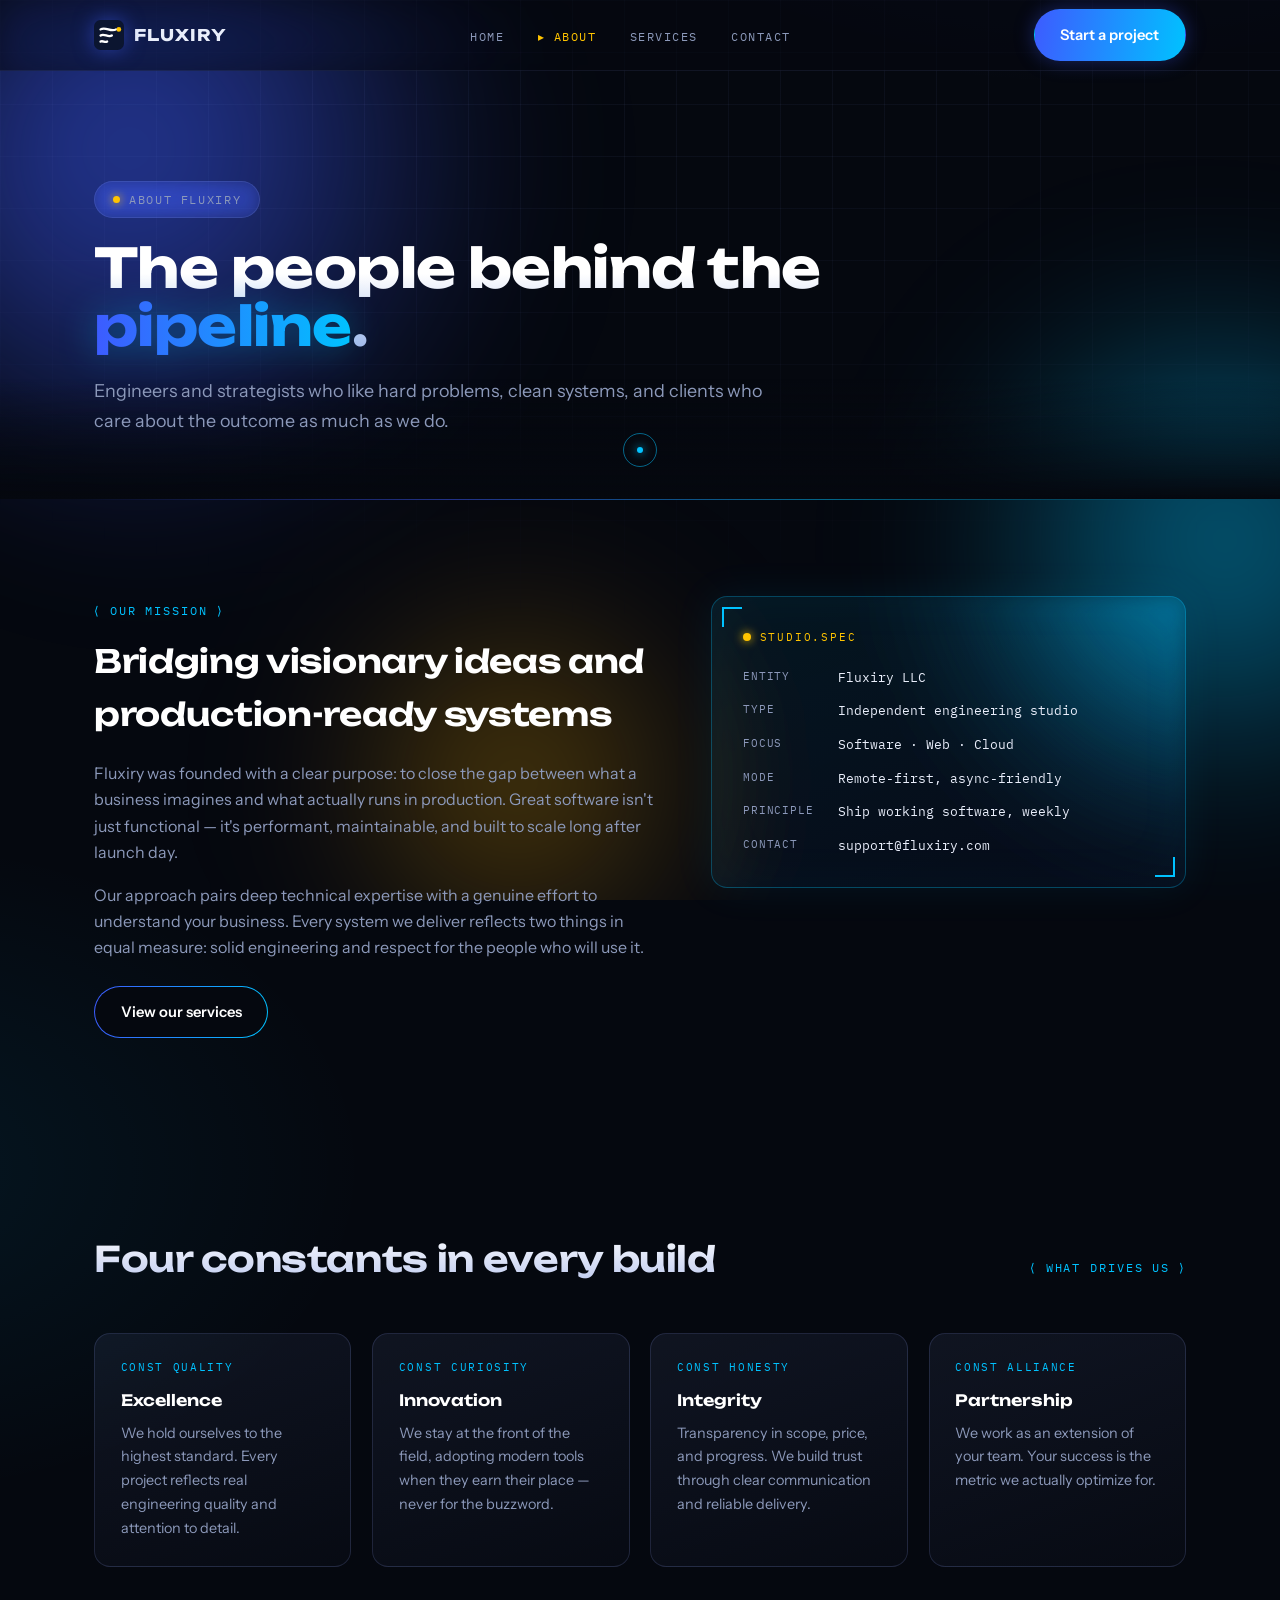
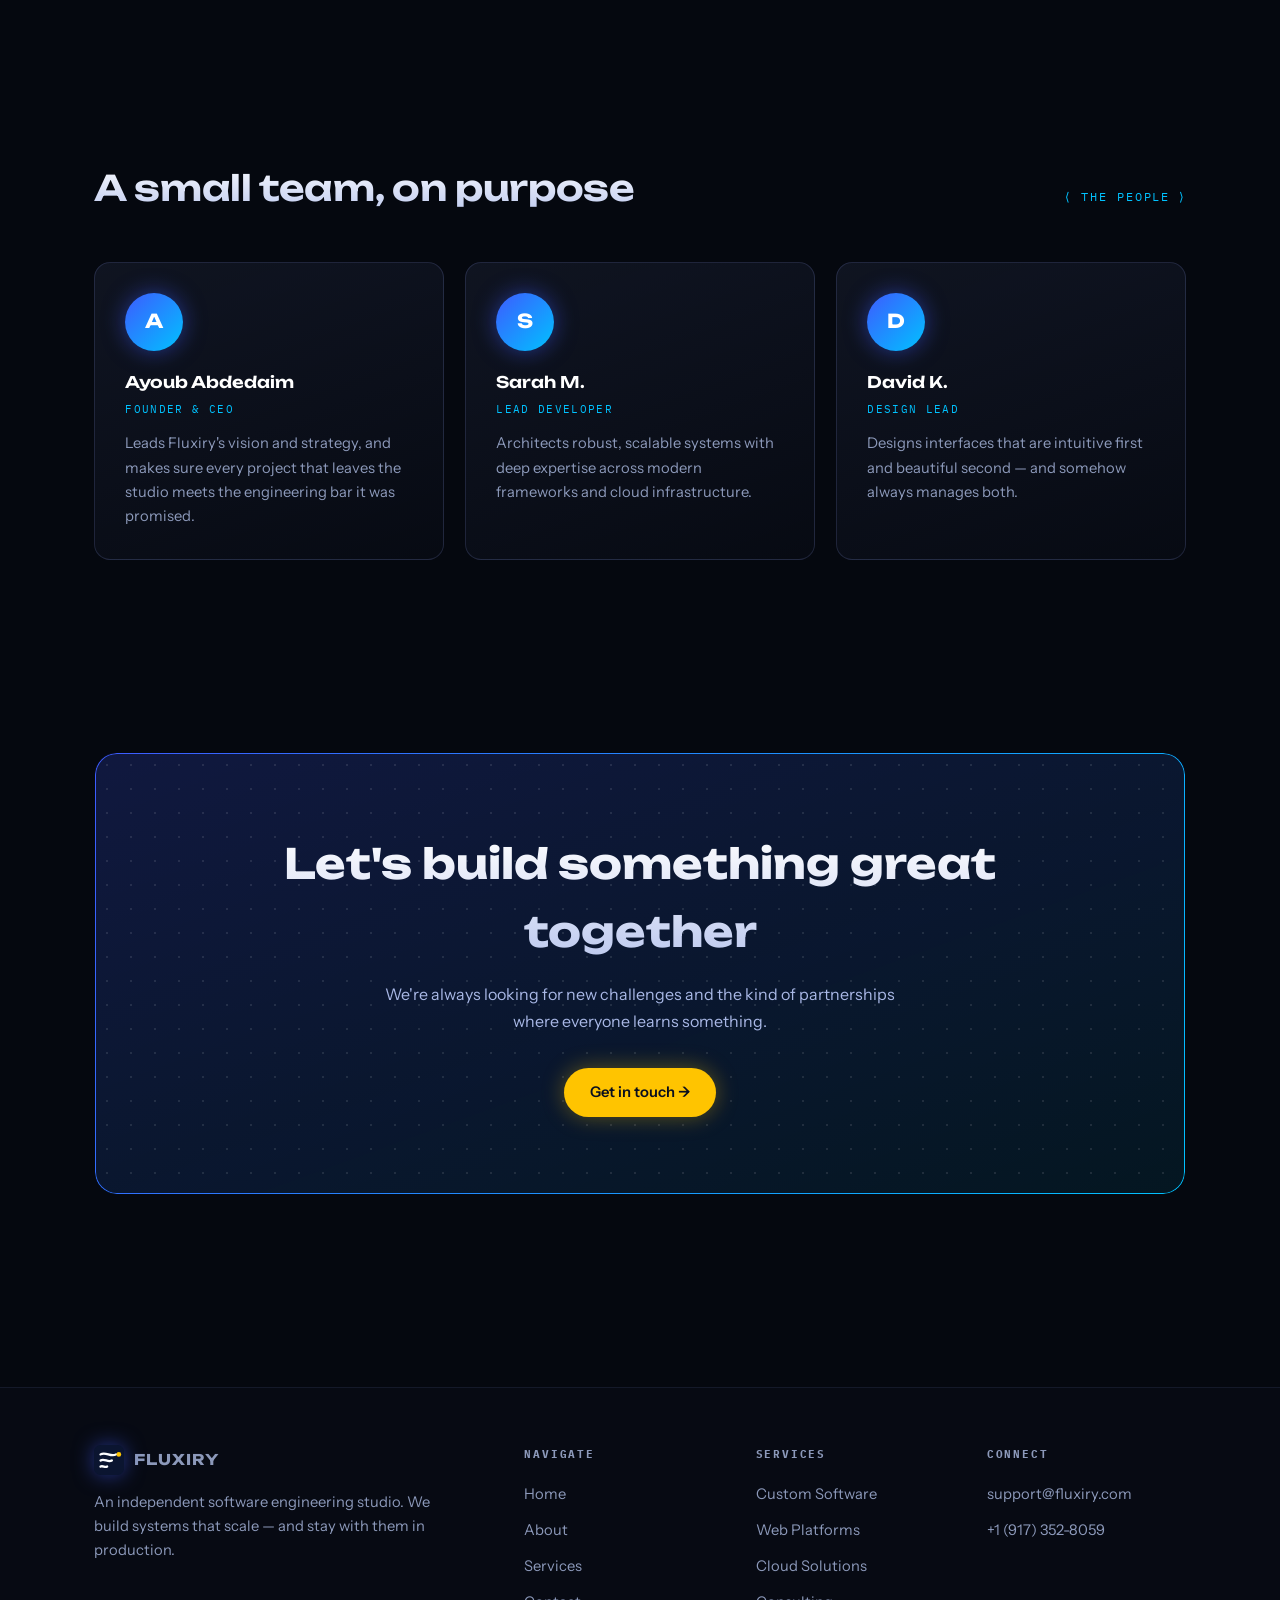
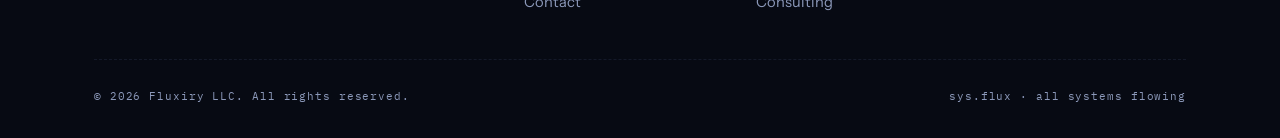
==== commit 198c5dd9: "Add immersive Three.js hero and interactive motion layer Replace the homepage SVG hero with a WebGL " ====
--- a/about.html
+++ b/about.html
@@ -5,26 +5,24 @@
 <meta name="viewport" content="width=device-width, initial-scale=1.0">
 <title>About — Fluxiry LLC</title>
 <meta name="description" content="Meet Fluxiry — an independent software engineering studio. Our mission, values, and the people who write the code.">
+<meta name="theme-color" content="#05080F">
 <link rel="icon" href="favicon.svg" type="image/svg+xml">
 <link rel="preconnect" href="https://fonts.googleapis.com">
 <link rel="preconnect" href="https://fonts.gstatic.com" crossorigin>
 <link href="https://fonts.googleapis.com/css2?family=Unbounded:wght@400;600;700&family=Instrument+Sans:ital,wght@0,400;0,500;0,600;1,400&family=IBM+Plex+Mono:wght@400;500&display=swap" rel="stylesheet">
 <style>
-/* ============================================================
-   FLUXIRY — shared design system
-   palette: paper #F4F6F1 · ink #0E1B2C · flux #2743F0 · signal #FFC400
-   type: Unbounded (display) · Instrument Sans (body) · IBM Plex Mono (utility)
-   ============================================================ */
-
 :root{
-  --paper:#F4F6F1;
-  --ink:#0E1B2C;
-  --ink-soft:#42526B;
-  --flux:#2743F0;
+  --void:#05080F;
+  --panel:rgba(148,170,255,.045);
+  --panel-strong:rgba(148,170,255,.08);
+  --line:rgba(148,170,255,.16);
+  --line-dim:rgba(148,170,255,.09);
+  --ink:#E9EEFB;
+  --dim:#8C99BA;
+  --flux:#3D5BFF;
+  --cyan:#00C2FF;
   --signal:#FFC400;
-  --line:#C9D1C6;
-  --card:#FCFDFB;
-  --radius:14px;
+  --radius:16px;
   --display:'Unbounded', sans-serif;
   --body:'Instrument Sans', sans-serif;
   --mono:'IBM Plex Mono', monospace;
@@ -33,290 +31,472 @@
 html{scroll-behavior:smooth}
 body{
   font-family:var(--body);
-  background:var(--paper);
+  background:
+    radial-gradient(1100px 700px at 85% -10%, rgba(61,91,255,.16), transparent 60%),
+    radial-gradient(900px 600px at -10% 35%, rgba(0,194,255,.08), transparent 55%),
+    radial-gradient(800px 500px at 50% 110%, rgba(61,91,255,.10), transparent 60%),
+    var(--void);
   color:var(--ink);
-  line-height:1.6;
-  background-image:radial-gradient(circle, rgba(14,27,44,.08) 1px, transparent 1px);
-  background-size:28px 28px;
-}
+  line-height:1.65;
+  overflow-x:hidden;
+}
+/* holographic grid overlay (sits above the ambient light layer) */
+body::before{
+  content:"";position:fixed;inset:0;pointer-events:none;z-index:1;
+  background-image:
+    linear-gradient(rgba(148,170,255,.05) 1px, transparent 1px),
+    linear-gradient(90deg, rgba(148,170,255,.05) 1px, transparent 1px);
+  background-size:52px 52px;
+  -webkit-mask-image:radial-gradient(ellipse 90% 70% at 50% 0%, #000 30%, transparent 100%);
+          mask-image:radial-gradient(ellipse 90% 70% at 50% 0%, #000 30%, transparent 100%);
+}
+main, header.site-head, footer.site{position:relative;z-index:1}
 a{color:inherit;text-decoration:none}
 a:focus-visible, button:focus-visible, input:focus-visible, textarea:focus-visible{
-  outline:3px solid var(--flux);outline-offset:3px;border-radius:4px;
-}
-::selection{background:var(--signal);color:var(--ink)}
-.wrap{max-width:1120px;margin:0 auto;padding:0 24px}
-.mono{font-family:var(--mono);font-size:.78rem;letter-spacing:.08em;text-transform:uppercase}
+  outline:2px solid var(--cyan);outline-offset:3px;border-radius:4px;
+}
+::selection{background:var(--signal);color:#0A0F1E}
+.wrap{max-width:1140px;margin:0 auto;padding:0 24px}
 
 /* ---------- NAV ---------- */
 header.site-head{
-  position:sticky;top:0;z-index:50;
-  background:rgba(244,246,241,.85);
-  backdrop-filter:blur(10px);
-  border-bottom:1px solid var(--line);
-}
-.nav{display:flex;align-items:center;justify-content:space-between;height:68px;gap:1rem}
-.logo{font-family:var(--display);font-weight:700;font-size:1.02rem;letter-spacing:.02em;display:flex;align-items:center;gap:.6rem}
-.logo .mark{display:block;flex:none}
+  position:sticky;top:0;z-index:60;
+  background:rgba(5,8,15,.6);
+  backdrop-filter:blur(16px) saturate(140%);
+  -webkit-backdrop-filter:blur(16px) saturate(140%);
+  border-bottom:1px solid var(--line-dim);
+}
+.nav{display:flex;align-items:center;justify-content:space-between;height:70px;gap:1rem}
+.logo{font-family:var(--display);font-weight:700;font-size:1rem;letter-spacing:.06em;display:flex;align-items:center;gap:.65rem;color:var(--ink)}
+.logo .mark{display:block;flex:none;filter:drop-shadow(0 0 10px rgba(61,91,255,.5))}
 .logo .pkt{animation:pktpulse 2.4s ease-in-out infinite}
-@keyframes pktpulse{0%,100%{opacity:1}50%{opacity:.45}}
-nav ul{display:flex;gap:2rem;list-style:none;align-items:center}
-nav ul a{font-size:.92rem;font-weight:500;color:var(--ink-soft);transition:color .2s;padding:.2rem 0}
-nav ul a:hover{color:var(--flux)}
-nav ul a[aria-current="page"]{color:var(--ink);border-bottom:2px solid var(--signal)}
+@keyframes pktpulse{0%,100%{opacity:1}50%{opacity:.35}}
+nav ul{display:flex;gap:2.1rem;list-style:none;align-items:center}
+nav ul a{font-family:var(--mono);font-size:.78rem;letter-spacing:.12em;text-transform:uppercase;color:var(--dim);transition:color .2s, text-shadow .2s;padding:.25rem 0}
+nav ul a:hover{color:var(--ink);text-shadow:0 0 14px rgba(0,194,255,.6)}
+nav ul a[aria-current="page"]{color:var(--signal)}
+nav ul a[aria-current="page"]::before{content:"▸ ";color:var(--signal)}
 .btn{
-  display:inline-block;font-weight:600;font-size:.92rem;
-  padding:.7rem 1.4rem;border-radius:999px;border:2px solid var(--ink);
-  background:var(--ink);color:var(--paper);cursor:pointer;font-family:var(--body);
-  transition:transform .15s ease, background .2s, color .2s, box-shadow .2s;
-}
-.btn:hover{background:var(--flux);border-color:var(--flux);transform:translateY(-2px);box-shadow:0 8px 20px rgba(39,67,240,.25)}
-.btn.ghost{background:transparent;color:var(--ink)}
-.btn.ghost:hover{background:var(--ink);color:var(--paper);box-shadow:none}
+  display:inline-block;font-weight:600;font-size:.92rem;font-family:var(--body);
+  padding:.78rem 1.6rem;border-radius:999px;cursor:pointer;position:relative;
+  color:#fff;border:1px solid transparent;
+  background:linear-gradient(var(--void),var(--void)) padding-box,
+             linear-gradient(100deg,var(--flux),var(--cyan)) border-box;
+  transition:transform .18s ease, box-shadow .25s ease;
+}
+.btn:hover{transform:translateY(-2px);box-shadow:0 0 24px rgba(61,91,255,.45), 0 0 60px rgba(0,194,255,.15)}
+.btn.solid{
+  background:linear-gradient(100deg,var(--flux),var(--cyan));
+  box-shadow:0 0 20px rgba(61,91,255,.35);
+}
+.btn.solid:hover{box-shadow:0 0 32px rgba(61,91,255,.6), 0 0 80px rgba(0,194,255,.25)}
+.btn.amber{background:var(--signal);color:#0A0F1E;border:none;box-shadow:0 0 22px rgba(255,196,0,.35)}
+.btn.amber:hover{box-shadow:0 0 36px rgba(255,196,0,.6)}
 .menu-toggle{display:none;background:none;border:none;font-family:var(--mono);font-size:.8rem;cursor:pointer;color:var(--ink)}
 
-/* ---------- PAGE HERO ---------- */
-.hero{padding:96px 0 40px;position:relative;overflow:hidden}
-.page-hero{padding:80px 0 24px}
+/* ---------- HERO ---------- */
+.hero{position:relative;padding:110px 0 64px;overflow:hidden}
+.hero.landing{min-height:88vh;display:flex;align-items:center}
+#flux-canvas{position:absolute;inset:0;width:100%;height:100%;z-index:0}
+.hero .wrap{position:relative;z-index:2}
+.hero::after{ /* bottom fade into page */
+  content:"";position:absolute;left:0;right:0;bottom:0;height:120px;z-index:1;pointer-events:none;
+  background:linear-gradient(transparent, var(--void));
+}
+.boot{
+  font-family:var(--mono);font-size:.78rem;letter-spacing:.1em;color:var(--cyan);
+  min-height:1.4em;margin-bottom:1.1rem;text-transform:lowercase;
+}
+.boot .caret{display:inline-block;width:8px;height:1em;background:var(--cyan);vertical-align:-2px;margin-left:2px;animation:blink 1s steps(1) infinite}
+@keyframes blink{50%{opacity:0}}
 .eyebrow{
   display:inline-flex;align-items:center;gap:.6rem;
-  font-family:var(--mono);font-size:.75rem;letter-spacing:.1em;text-transform:uppercase;
-  color:var(--ink-soft);
-  border:1px solid var(--line);border-radius:999px;padding:.45rem 1rem;background:var(--card);
-}
-.eyebrow .dot{width:7px;height:7px;border-radius:50%;background:var(--signal);box-shadow:0 0 0 3px rgba(255,196,0,.25)}
+  font-family:var(--mono);font-size:.72rem;letter-spacing:.14em;text-transform:uppercase;
+  color:var(--dim);
+  border:1px solid var(--line);border-radius:999px;padding:.5rem 1.1rem;
+  background:var(--panel);backdrop-filter:blur(8px);
+}
+.eyebrow .dot{width:7px;height:7px;border-radius:50%;background:var(--signal);box-shadow:0 0 10px var(--signal);animation:pktpulse 2s ease-in-out infinite}
 h1{
   font-family:var(--display);font-weight:700;
-  font-size:clamp(2.2rem, 5.6vw, 4.4rem);
-  line-height:1.08;letter-spacing:-.01em;
-  margin:1.4rem 0 1.2rem;max-width:16ch;
-}
-.page-hero h1{font-size:clamp(1.9rem, 4.6vw, 3.4rem)}
+  font-size:clamp(2.3rem, 5.8vw, 4.6rem);
+  line-height:1.07;letter-spacing:-.01em;
+  margin:1.3rem 0 1.3rem;max-width:16ch;
+  background:linear-gradient(180deg,#FFFFFF 30%, #9DB2E8);
+  -webkit-background-clip:text;background-clip:text;-webkit-text-fill-color:transparent;
+}
+.page-hero h1{font-size:clamp(1.9rem,4.6vw,3.4rem)}
 h1 .flow{
-  color:var(--flux);
-  background:linear-gradient(90deg,var(--flux),#6E84FF,var(--flux));
+  background:linear-gradient(90deg,var(--flux),var(--cyan),var(--flux));
   background-size:200% 100%;
-  -webkit-background-clip:text;background-clip:text;
-  -webkit-text-fill-color:transparent;
-  animation:shimmer 6s linear infinite;
+  -webkit-background-clip:text;background-clip:text;-webkit-text-fill-color:transparent;
+  animation:shimmer 5s linear infinite;
+  filter:drop-shadow(0 0 18px rgba(0,194,255,.35));
 }
 @keyframes shimmer{to{background-position:200% 0}}
-p.lede{max-width:54ch;font-size:1.13rem;color:var(--ink-soft)}
-.hero-cta{display:flex;gap:1rem;margin-top:2rem;flex-wrap:wrap}
-
-/* the flux stream (home hero) */
-.stream{display:block;width:100%;height:auto;margin-top:3rem}
-.stream .rail{fill:none;stroke:var(--line);stroke-width:2}
-.stream .live{fill:none;stroke:var(--flux);stroke-width:2.5;stroke-dasharray:10 14;animation:flowdash 1.4s linear infinite}
-@keyframes flowdash{to{stroke-dashoffset:-24}}
-.stream .station{fill:var(--paper);stroke:var(--ink);stroke-width:2}
-.stream .station.hot{stroke:var(--flux);fill:#fff}
-.stream text{font-family:var(--mono);font-size:11px;letter-spacing:.08em;fill:var(--ink-soft);text-transform:uppercase}
-.packet{fill:var(--signal);stroke:var(--ink);stroke-width:1.5}
-
-/* ---------- SECTION SCAFFOLD ---------- */
-section{padding:88px 0}
-.sec-head{display:flex;align-items:baseline;justify-content:space-between;gap:1rem;flex-wrap:wrap;margin-bottom:2.6rem}
-.sec-head h2{font-family:var(--display);font-weight:600;font-size:clamp(1.5rem,3vw,2.2rem);letter-spacing:-.01em;max-width:26ch}
-.tag{font-family:var(--mono);font-size:.75rem;letter-spacing:.12em;text-transform:uppercase;color:var(--flux)}
-.tag::before{content:"// "}
-
-/* ---------- MODULE CARDS ---------- */
-.modules{display:grid;grid-template-columns:repeat(3,1fr);gap:1.2rem}
+p.lede{max-width:56ch;font-size:1.12rem;color:var(--dim)}
+.hero-cta{display:flex;gap:1rem;margin-top:2.2rem;flex-wrap:wrap}
+
+/* telemetry strip */
+.telemetry{
+  display:flex;gap:2rem;flex-wrap:wrap;margin-top:3rem;
+  font-family:var(--mono);font-size:.72rem;letter-spacing:.1em;text-transform:uppercase;color:var(--dim);
+  border-top:1px solid var(--line-dim);padding-top:1.1rem;
+}
+.telemetry b{color:var(--cyan);font-weight:500}
+.telemetry .ok{color:#37E08D}
+.telemetry .amber{color:var(--signal)}
+
+/* ---------- SECTIONS ---------- */
+section{padding:96px 0;position:relative}
+.sec-head{display:flex;align-items:baseline;justify-content:space-between;gap:1rem;flex-wrap:wrap;margin-bottom:2.8rem}
+.sec-head h2{
+  font-family:var(--display);font-weight:600;font-size:clamp(1.5rem,3vw,2.2rem);letter-spacing:-.01em;max-width:26ch;
+  background:linear-gradient(180deg,#fff,#B9C6EE);-webkit-background-clip:text;background-clip:text;-webkit-text-fill-color:transparent;
+}
+.tag{font-family:var(--mono);font-size:.74rem;letter-spacing:.16em;text-transform:uppercase;color:var(--cyan)}
+.tag::before{content:"⟨ "}.tag::after{content:" ⟩"}
+.hr-glow{height:1px;border:none;background:linear-gradient(90deg,transparent,var(--flux),var(--cyan),transparent);opacity:.5;margin:0 auto;max-width:1140px}
+
+/* ---------- HUD PANELS / MODULES ---------- */
+.modules{display:grid;grid-template-columns:repeat(3,1fr);gap:1.3rem;perspective:1200px}
 .modules.two-col{grid-template-columns:repeat(2,1fr)}
 .module{
-  background:var(--card);border:1.5px solid var(--line);border-radius:var(--radius);
-  padding:1.8rem;position:relative;overflow:hidden;
-  transition:transform .2s ease, border-color .2s, box-shadow .2s;
-}
-.module:hover{transform:translateY(-5px);border-color:var(--flux);box-shadow:0 14px 30px rgba(14,27,44,.08)}
+  position:relative;border-radius:var(--radius);padding:1.9rem;
+  background:linear-gradient(160deg, var(--panel-strong), rgba(148,170,255,.02));
+  border:1px solid var(--line);
+  backdrop-filter:blur(10px);
+  transition:transform .25s ease, border-color .25s, box-shadow .3s;
+  transform-style:preserve-3d;will-change:transform;
+}
+.module:hover{border-color:rgba(0,194,255,.5);box-shadow:0 0 0 1px rgba(0,194,255,.2), 0 20px 50px rgba(0,0,0,.5), 0 0 40px rgba(61,91,255,.15)}
+/* HUD corner brackets */
+.module::before,.module::after{content:"";position:absolute;width:16px;height:16px;transition:all .25s}
+.module::before{top:10px;left:10px;border-top:2px solid var(--cyan);border-left:2px solid var(--cyan);opacity:.55}
+.module::after{bottom:10px;right:10px;border-bottom:2px solid var(--cyan);border-right:2px solid var(--cyan);opacity:.55}
+.module:hover::before,.module:hover::after{width:24px;height:24px;opacity:1;filter:drop-shadow(0 0 6px var(--cyan))}
 .module .port{
-  width:44px;height:44px;border-radius:10px;display:grid;place-items:center;
-  background:var(--ink);color:var(--signal);margin-bottom:1.2rem;
-}
-.module:hover .port{background:var(--flux);color:#fff}
-.module h3{font-family:var(--display);font-weight:600;font-size:1.02rem;margin-bottom:.6rem}
-.module p{color:var(--ink-soft);font-size:.96rem}
+  width:46px;height:46px;border-radius:12px;display:grid;place-items:center;margin-bottom:1.2rem;
+  background:rgba(61,91,255,.15);border:1px solid rgba(61,91,255,.4);color:var(--cyan);
+  box-shadow:inset 0 0 18px rgba(61,91,255,.25);
+}
+.module:hover .port{color:var(--signal);border-color:rgba(255,196,0,.5);box-shadow:inset 0 0 18px rgba(255,196,0,.2), 0 0 14px rgba(255,196,0,.2)}
+.module h3{font-family:var(--display);font-weight:600;font-size:1rem;margin-bottom:.6rem;color:#fff}
+.module p{color:var(--dim);font-size:.95rem}
 .module .io{
   margin-top:1.4rem;padding-top:1rem;border-top:1px dashed var(--line);
-  font-family:var(--mono);font-size:.72rem;color:var(--ink-soft);letter-spacing:.05em;
-}
-.module .io b{color:var(--flux);font-weight:500}
-.module .code{
-  position:absolute;top:1.3rem;right:1.4rem;
-  font-family:var(--mono);font-size:.7rem;letter-spacing:.1em;color:var(--line);
-}
-.module:hover .code{color:var(--signal)}
-
-/* ---------- PIPELINE (vertical) ---------- */
+  font-family:var(--mono);font-size:.7rem;color:var(--dim);letter-spacing:.06em;
+}
+.module .io b{color:var(--cyan);font-weight:500}
+.module .code{position:absolute;top:1.2rem;right:1.3rem;font-family:var(--mono);font-size:.68rem;letter-spacing:.14em;color:var(--dim);opacity:.6}
+.module:hover .code{color:var(--signal);opacity:1;text-shadow:0 0 10px rgba(255,196,0,.5)}
+
+/* ---------- PIPELINE ---------- */
 .pipeline{position:relative;margin-top:1rem}
 .pipeline::before{
-  content:"";position:absolute;left:21px;top:8px;bottom:8px;width:2px;
-  background:repeating-linear-gradient(to bottom, var(--flux) 0 8px, transparent 8px 16px);
-}
-.stage{display:grid;grid-template-columns:44px 1fr;gap:1.4rem;padding:1.3rem 0;align-items:start}
+  content:"";position:absolute;left:22px;top:10px;bottom:10px;width:2px;
+  background:linear-gradient(var(--flux),var(--cyan));
+  box-shadow:0 0 14px rgba(61,91,255,.6);
+}
+.stage{display:grid;grid-template-columns:46px 1fr;gap:1.5rem;padding:1.35rem 0;align-items:start}
 .stage .node{
-  width:44px;height:44px;border-radius:50%;background:var(--paper);
-  border:2px solid var(--ink);display:grid;place-items:center;
-  font-family:var(--mono);font-size:.78rem;font-weight:500;position:relative;z-index:1;
-  transition:background .2s,border-color .2s;
-}
-.stage:hover .node{background:var(--signal)}
-.stage h3{font-family:var(--display);font-weight:600;font-size:1rem;margin-bottom:.25rem}
-.stage p{color:var(--ink-soft);max-width:62ch}
-.stage .meta{font-family:var(--mono);font-size:.72rem;color:var(--flux);letter-spacing:.08em;text-transform:uppercase}
-
-/* ---------- PROCESS (horizontal, services page) ---------- */
-.steps{display:grid;grid-template-columns:repeat(4,1fr);gap:1.2rem;counter-reset:step}
+  width:46px;height:46px;border-radius:50%;
+  background:var(--void);border:1px solid var(--cyan);
+  display:grid;place-items:center;font-family:var(--mono);font-size:.78rem;color:var(--cyan);
+  position:relative;z-index:1;box-shadow:0 0 16px rgba(0,194,255,.35), inset 0 0 12px rgba(0,194,255,.15);
+  transition:all .25s;
+}
+.stage:hover .node{background:var(--signal);color:#0A0F1E;border-color:var(--signal);box-shadow:0 0 24px rgba(255,196,0,.6)}
+.stage h3{font-family:var(--display);font-weight:600;font-size:1rem;margin-bottom:.25rem;color:#fff}
+.stage p{color:var(--dim);max-width:64ch}
+.stage .meta{font-family:var(--mono);font-size:.7rem;color:var(--cyan);letter-spacing:.14em;text-transform:uppercase}
+
+/* ---------- STEPS (services) ---------- */
+.steps{display:grid;grid-template-columns:repeat(4,1fr);gap:1.3rem}
 .step{
-  background:var(--card);border:1.5px solid var(--line);border-radius:var(--radius);
-  padding:1.6rem;position:relative;
-}
-.step::after{
-  content:"→";position:absolute;right:-1.05rem;top:50%;transform:translateY(-50%);
-  color:var(--flux);font-size:1.1rem;z-index:1;
-}
+  background:linear-gradient(160deg, var(--panel-strong), rgba(148,170,255,.02));
+  border:1px solid var(--line);border-radius:var(--radius);padding:1.7rem;position:relative;
+  backdrop-filter:blur(10px);transition:border-color .25s, box-shadow .25s, transform .25s;
+}
+.step:hover{border-color:rgba(0,194,255,.5);transform:translateY(-4px);box-shadow:0 16px 40px rgba(0,0,0,.45)}
+.step::after{content:"⟶";position:absolute;right:-1.15rem;top:50%;transform:translateY(-50%);color:var(--cyan);font-size:1rem;z-index:1;text-shadow:0 0 12px rgba(0,194,255,.8)}
 .step:last-child::after{content:none}
 .step .num{
-  font-family:var(--mono);font-size:.72rem;letter-spacing:.1em;color:var(--paper);
-  background:var(--ink);border-radius:999px;padding:.3rem .7rem;display:inline-block;margin-bottom:1rem;
-}
-.step:hover .num{background:var(--flux)}
-.step h3{font-family:var(--display);font-weight:600;font-size:.95rem;margin-bottom:.45rem}
-.step p{color:var(--ink-soft);font-size:.9rem}
+  font-family:var(--mono);font-size:.7rem;letter-spacing:.12em;color:var(--cyan);
+  border:1px solid rgba(0,194,255,.4);border-radius:999px;padding:.32rem .8rem;display:inline-block;margin-bottom:1rem;
+  background:rgba(0,194,255,.07);
+}
+.step:hover .num{color:var(--signal);border-color:rgba(255,196,0,.5);background:rgba(255,196,0,.08)}
+.step h3{font-family:var(--display);font-weight:600;font-size:.95rem;margin-bottom:.45rem;color:#fff}
+.step p{color:var(--dim);font-size:.9rem}
 
 /* ---------- TICKER ---------- */
-.ticker-zone{border-top:1.5px solid var(--ink);border-bottom:1.5px solid var(--ink);padding:1.1rem 0;overflow:hidden;background:var(--card)}
-.ticker{display:flex;gap:3rem;width:max-content;animation:scroll 28s linear infinite}
+.ticker-zone{border-top:1px solid var(--line);border-bottom:1px solid var(--line);padding:1.15rem 0;overflow:hidden;background:rgba(148,170,255,.03);backdrop-filter:blur(6px)}
+.ticker{display:flex;gap:3.2rem;width:max-content;animation:scroll 30s linear infinite}
 .ticker-zone:hover .ticker{animation-play-state:paused}
 @keyframes scroll{to{transform:translateX(-50%)}}
-.ticker span{font-family:var(--mono);font-size:.9rem;letter-spacing:.06em;color:var(--ink-soft);white-space:nowrap}
-.ticker span::before{content:"◆";color:var(--signal);margin-right:3rem;-webkit-text-stroke:1px var(--ink)}
+.ticker span{font-family:var(--mono);font-size:.88rem;letter-spacing:.08em;color:var(--dim);white-space:nowrap}
+.ticker span::before{content:"◆";color:var(--signal);margin-right:3.2rem;text-shadow:0 0 10px rgba(255,196,0,.6)}
 
 /* ---------- FACTS ---------- */
-.facts{display:grid;grid-template-columns:repeat(4,1fr);gap:1.2rem}
-.fact{border-left:3px solid var(--flux);padding:.3rem 0 .3rem 1.1rem}
-.fact b{font-family:var(--display);font-weight:600;font-size:1.05rem;display:block;margin-bottom:.25rem}
-.fact span{color:var(--ink-soft);font-size:.92rem}
-
-/* ---------- NOTES (testimonials) ---------- */
-.notes{display:grid;grid-template-columns:repeat(3,1fr);gap:1.2rem}
+.facts{display:grid;grid-template-columns:repeat(4,1fr);gap:1.3rem}
+.fact{
+  border-left:2px solid var(--flux);padding:.4rem 0 .4rem 1.2rem;position:relative;
+  box-shadow:-1px 0 0 rgba(61,91,255,.0);
+}
+.fact::before{content:"";position:absolute;left:-2px;top:0;height:100%;width:2px;background:linear-gradient(var(--flux),var(--cyan));box-shadow:0 0 12px rgba(61,91,255,.6)}
+.fact b{font-family:var(--display);font-weight:600;font-size:1.02rem;display:block;margin-bottom:.3rem;color:#fff}
+.fact span{color:var(--dim);font-size:.92rem}
+
+/* ---------- NOTES ---------- */
+.notes{display:grid;grid-template-columns:repeat(3,1fr);gap:1.3rem}
 .note{
-  background:var(--ink);color:var(--paper);border-radius:var(--radius);
-  padding:1.8rem;display:flex;flex-direction:column;gap:1.4rem;position:relative;
-}
-.note::before{content:"";position:absolute;top:14px;left:14px;width:8px;height:8px;border-radius:50%;background:var(--signal)}
-.note blockquote{font-size:.98rem;line-height:1.65;color:#D7DEE9;font-style:italic}
-.note footer{font-family:var(--mono);font-size:.74rem;letter-spacing:.06em;color:#8FA0B8;text-transform:uppercase}
+  background:linear-gradient(160deg, rgba(61,91,255,.12), rgba(61,91,255,.03));
+  border:1px solid var(--line);border-radius:var(--radius);
+  padding:1.9rem;display:flex;flex-direction:column;gap:1.4rem;position:relative;backdrop-filter:blur(10px);
+  transition:border-color .25s, box-shadow .25s;
+}
+.note:hover{border-color:rgba(0,194,255,.45);box-shadow:0 16px 40px rgba(0,0,0,.45)}
+.note::before{content:"";position:absolute;top:14px;left:14px;width:8px;height:8px;border-radius:50%;background:var(--signal);box-shadow:0 0 12px var(--signal)}
+.note blockquote{font-size:.97rem;line-height:1.7;color:#C8D3F0;font-style:italic}
+.note footer{font-family:var(--mono);font-size:.72rem;letter-spacing:.08em;color:var(--dim);text-transform:uppercase}
 .note footer b{display:block;color:var(--signal);font-weight:500;margin-bottom:.15rem}
 
-/* ---------- ABOUT: mission split + spec sheet ---------- */
+/* ---------- ABOUT ---------- */
 .split{display:grid;grid-template-columns:1.2fr 1fr;gap:3rem;align-items:start}
-.split h2{font-family:var(--display);font-weight:600;font-size:clamp(1.4rem,2.8vw,2rem);margin-bottom:1.2rem;letter-spacing:-.01em}
-.split p{color:var(--ink-soft);margin-bottom:1rem}
+.split h2{font-family:var(--display);font-weight:600;font-size:clamp(1.4rem,2.8vw,2rem);margin:0.8rem 0 1.2rem;letter-spacing:-.01em;color:#fff}
+.split p{color:var(--dim);margin-bottom:1rem}
 .spec{
-  background:var(--ink);color:var(--paper);border-radius:var(--radius);
-  padding:1.8rem;font-family:var(--mono);font-size:.82rem;
-}
-.spec .spec-title{color:var(--signal);letter-spacing:.12em;text-transform:uppercase;font-size:.72rem;margin-bottom:1.2rem;display:flex;align-items:center;gap:.5rem}
-.spec .spec-title::before{content:"";width:8px;height:8px;border-radius:50%;background:var(--signal)}
-.spec dl{display:grid;grid-template-columns:auto 1fr;gap:.7rem 1.4rem}
-.spec dt{color:#8FA0B8;text-transform:uppercase;letter-spacing:.06em;font-size:.72rem}
-.spec dd{color:#E8EDF5}
-
-/* ---------- ABOUT: values ---------- */
-.values{display:grid;grid-template-columns:repeat(4,1fr);gap:1.2rem}
+  position:relative;border-radius:var(--radius);padding:1.9rem;
+  background:linear-gradient(160deg, rgba(0,194,255,.08), rgba(61,91,255,.04));
+  border:1px solid rgba(0,194,255,.3);
+  font-family:var(--mono);font-size:.82rem;backdrop-filter:blur(10px);
+  box-shadow:0 0 40px rgba(0,194,255,.08), inset 0 0 60px rgba(0,194,255,.04);
+}
+.spec::before,.spec::after{content:"";position:absolute;width:18px;height:18px}
+.spec::before{top:10px;left:10px;border-top:2px solid var(--cyan);border-left:2px solid var(--cyan)}
+.spec::after{bottom:10px;right:10px;border-bottom:2px solid var(--cyan);border-right:2px solid var(--cyan)}
+.spec .spec-title{color:var(--signal);letter-spacing:.16em;text-transform:uppercase;font-size:.7rem;margin-bottom:1.3rem;display:flex;align-items:center;gap:.55rem}
+.spec .spec-title::before{content:"";width:8px;height:8px;border-radius:50%;background:var(--signal);box-shadow:0 0 10px var(--signal)}
+.spec dl{display:grid;grid-template-columns:auto 1fr;gap:.75rem 1.5rem}
+.spec dt{color:var(--dim);text-transform:uppercase;letter-spacing:.08em;font-size:.7rem}
+.spec dd{color:var(--ink)}
+
+.values{display:grid;grid-template-columns:repeat(4,1fr);gap:1.3rem}
 .value{
-  background:var(--card);border:1.5px solid var(--line);border-radius:var(--radius);
-  padding:1.5rem;transition:border-color .2s, transform .2s;
-}
-.value:hover{border-color:var(--flux);transform:translateY(-4px)}
-.value .kw{font-family:var(--mono);font-size:.68rem;letter-spacing:.12em;text-transform:uppercase;color:var(--flux);display:block;margin-bottom:.7rem}
-.value h3{font-family:var(--display);font-weight:600;font-size:.98rem;margin-bottom:.5rem}
-.value p{color:var(--ink-soft);font-size:.9rem}
-
-/* ---------- ABOUT: team ---------- */
-.team{display:grid;grid-template-columns:repeat(3,1fr);gap:1.2rem}
+  background:linear-gradient(160deg, var(--panel-strong), rgba(148,170,255,.02));
+  border:1px solid var(--line);border-radius:var(--radius);padding:1.6rem;
+  backdrop-filter:blur(10px);transition:border-color .25s, transform .25s, box-shadow .25s;
+}
+.value:hover{border-color:rgba(0,194,255,.5);transform:translateY(-4px);box-shadow:0 16px 40px rgba(0,0,0,.45)}
+.value .kw{font-family:var(--mono);font-size:.66rem;letter-spacing:.16em;text-transform:uppercase;color:var(--cyan);display:block;margin-bottom:.7rem}
+.value h3{font-family:var(--display);font-weight:600;font-size:.98rem;margin-bottom:.5rem;color:#fff}
+.value p{color:var(--dim);font-size:.9rem}
+
+.team{display:grid;grid-template-columns:repeat(3,1fr);gap:1.3rem}
 .person{
-  background:var(--card);border:1.5px solid var(--line);border-radius:var(--radius);
-  padding:1.8rem;transition:border-color .2s, transform .2s;
-}
-.person:hover{border-color:var(--flux);transform:translateY(-4px)}
+  background:linear-gradient(160deg, var(--panel-strong), rgba(148,170,255,.02));
+  border:1px solid var(--line);border-radius:var(--radius);padding:1.9rem;
+  backdrop-filter:blur(10px);transition:border-color .25s, transform .25s, box-shadow .25s;
+}
+.person:hover{border-color:rgba(0,194,255,.5);transform:translateY(-4px);box-shadow:0 16px 40px rgba(0,0,0,.45)}
 .avatar{
-  width:56px;height:56px;border-radius:50%;background:var(--ink);color:var(--signal);
-  display:grid;place-items:center;font-family:var(--display);font-weight:700;font-size:1.2rem;
-  margin-bottom:1.1rem;border:2px solid var(--ink);
-}
-.person:hover .avatar{background:var(--flux);color:#fff}
-.person h3{font-family:var(--display);font-weight:600;font-size:1rem}
-.person .role{font-family:var(--mono);font-size:.72rem;letter-spacing:.08em;text-transform:uppercase;color:var(--flux);display:block;margin:.3rem 0 .8rem}
-.person p{color:var(--ink-soft);font-size:.92rem}
+  width:58px;height:58px;border-radius:50%;display:grid;place-items:center;margin-bottom:1.1rem;
+  font-family:var(--display);font-weight:700;font-size:1.2rem;color:#fff;
+  background:linear-gradient(135deg,var(--flux),var(--cyan));
+  box-shadow:0 0 22px rgba(61,91,255,.5);
+}
+.person:hover .avatar{box-shadow:0 0 30px rgba(0,194,255,.7)}
+.person h3{font-family:var(--display);font-weight:600;font-size:1rem;color:#fff}
+.person .role{font-family:var(--mono);font-size:.7rem;letter-spacing:.12em;text-transform:uppercase;color:var(--cyan);display:block;margin:.3rem 0 .8rem}
+.person p{color:var(--dim);font-size:.92rem}
 
 /* ---------- CONTACT ---------- */
 .contact-grid{display:grid;grid-template-columns:1fr 1.3fr;gap:3rem;align-items:start}
-.channel{display:grid;grid-template-columns:44px 1fr;gap:1.1rem;padding:1.1rem 0;border-bottom:1px dashed var(--line);align-items:start}
+.channel{display:grid;grid-template-columns:46px 1fr;gap:1.15rem;padding:1.15rem 0;border-bottom:1px dashed var(--line-dim);align-items:start}
 .channel:last-of-type{border-bottom:none}
-.channel .port{width:44px;height:44px;border-radius:10px;display:grid;place-items:center;background:var(--ink);color:var(--signal)}
-.channel h3{font-family:var(--mono);font-size:.72rem;letter-spacing:.1em;text-transform:uppercase;color:var(--ink-soft);font-weight:500;margin-bottom:.2rem}
-.channel p, .channel a{font-size:1rem;font-weight:500;color:var(--ink)}
-.channel a:hover{color:var(--flux)}
+.channel .port{
+  width:46px;height:46px;border-radius:12px;display:grid;place-items:center;
+  background:rgba(61,91,255,.15);border:1px solid rgba(61,91,255,.4);color:var(--cyan);
+  box-shadow:inset 0 0 18px rgba(61,91,255,.25);
+}
+.channel h3{font-family:var(--mono);font-size:.68rem;letter-spacing:.14em;text-transform:uppercase;color:var(--dim);font-weight:500;margin-bottom:.2rem}
+.channel p,.channel a{font-size:1rem;font-weight:500;color:var(--ink)}
+.channel a:hover{color:var(--cyan);text-shadow:0 0 12px rgba(0,194,255,.6)}
 .form-card{
-  background:var(--card);border:1.5px solid var(--ink);border-radius:var(--radius);
-  padding:2rem;position:relative;
-}
-.form-card::before{
-  content:"// new message";position:absolute;top:-0.7rem;left:1.4rem;
-  background:var(--signal);color:var(--ink);font-family:var(--mono);font-size:.68rem;
-  letter-spacing:.1em;text-transform:uppercase;padding:.25rem .7rem;border-radius:6px;border:1.5px solid var(--ink);
+  position:relative;border-radius:var(--radius);padding:2.1rem;
+  background:linear-gradient(160deg, var(--panel-strong), rgba(148,170,255,.02));
+  border:1px solid var(--line);backdrop-filter:blur(12px);
+}
+.form-card::before{content:"";position:absolute;top:10px;left:10px;width:18px;height:18px;border-top:2px solid var(--cyan);border-left:2px solid var(--cyan)}
+.form-card::after{content:"";position:absolute;bottom:10px;right:10px;width:18px;height:18px;border-bottom:2px solid var(--cyan);border-right:2px solid var(--cyan)}
+.form-badge{
+  position:absolute;top:-0.85rem;left:1.5rem;
+  background:var(--signal);color:#0A0F1E;font-family:var(--mono);font-size:.66rem;
+  letter-spacing:.14em;text-transform:uppercase;padding:.3rem .8rem;border-radius:6px;
+  box-shadow:0 0 18px rgba(255,196,0,.5);
 }
 .form-row{display:grid;grid-template-columns:1fr 1fr;gap:1rem}
-.field{margin-bottom:1.1rem}
-.field label{display:block;font-family:var(--mono);font-size:.7rem;letter-spacing:.1em;text-transform:uppercase;color:var(--ink-soft);margin-bottom:.4rem}
-.field input, .field textarea{
+.field{margin-bottom:1.15rem}
+.field label{display:block;font-family:var(--mono);font-size:.66rem;letter-spacing:.14em;text-transform:uppercase;color:var(--dim);margin-bottom:.45rem}
+.field input,.field textarea{
   width:100%;font-family:var(--body);font-size:.96rem;color:var(--ink);
-  background:var(--paper);border:1.5px solid var(--line);border-radius:10px;
-  padding:.75rem .9rem;transition:border-color .2s;
-}
-.field input:focus, .field textarea:focus{border-color:var(--flux);outline:none;box-shadow:0 0 0 3px rgba(39,67,240,.15)}
-.field textarea{resize:vertical;min-height:130px}
-.form-note{font-family:var(--mono);font-size:.7rem;color:var(--ink-soft);margin-top:.9rem;letter-spacing:.04em}
+  background:rgba(5,8,15,.6);border:1px solid var(--line);border-radius:10px;
+  padding:.8rem .95rem;transition:border-color .2s, box-shadow .2s;
+}
+.field input:focus,.field textarea:focus{border-color:var(--cyan);outline:none;box-shadow:0 0 0 3px rgba(0,194,255,.15), 0 0 18px rgba(0,194,255,.15)}
+.field textarea{resize:vertical;min-height:135px}
+.form-note{font-family:var(--mono);font-size:.68rem;color:var(--dim);margin-top:1rem;letter-spacing:.06em}
 
 /* ---------- CTA BAND ---------- */
 .cta-band{
-  background:var(--flux);color:#fff;border-radius:20px;
-  padding:clamp(2.4rem,6vw,4.5rem);text-align:center;position:relative;overflow:hidden;
+  position:relative;border-radius:22px;text-align:center;overflow:hidden;
+  padding:clamp(2.6rem,6vw,4.8rem);
+  background:linear-gradient(160deg, rgba(61,91,255,.2), rgba(0,194,255,.08));
+  border:1px solid transparent;
+  background-clip:padding-box;
 }
 .cta-band::before{
-  content:"";position:absolute;inset:0;
-  background-image:radial-gradient(circle, rgba(255,255,255,.14) 1px, transparent 1px);
-  background-size:22px 22px;
-}
-.cta-band h2{font-family:var(--display);font-weight:700;font-size:clamp(1.6rem,4vw,2.6rem);margin-bottom:.8rem;position:relative}
-.cta-band p{color:#CBD4FF;max-width:46ch;margin:0 auto 2rem;position:relative}
-.cta-band .btn{background:var(--signal);border-color:var(--signal);color:var(--ink);position:relative}
-.cta-band .btn:hover{background:#fff;border-color:#fff;box-shadow:0 10px 24px rgba(0,0,0,.2)}
+  content:"";position:absolute;inset:0;border-radius:22px;padding:1px;pointer-events:none;
+  background:linear-gradient(120deg,var(--flux),var(--cyan),var(--signal),var(--flux));
+  background-size:300% 300%;animation:borderflow 8s linear infinite;
+  -webkit-mask:linear-gradient(#000 0 0) content-box, linear-gradient(#000 0 0);
+  -webkit-mask-composite:xor;mask-composite:exclude;
+}
+@keyframes borderflow{to{background-position:300% 0}}
+.cta-band::after{
+  content:"";position:absolute;inset:0;pointer-events:none;
+  background-image:radial-gradient(circle, rgba(255,255,255,.1) 1px, transparent 1px);
+  background-size:24px 24px;
+}
+.cta-band h2{
+  font-family:var(--display);font-weight:700;font-size:clamp(1.6rem,4vw,2.6rem);margin-bottom:.9rem;position:relative;z-index:1;
+  background:linear-gradient(180deg,#fff,#B9C6EE);-webkit-background-clip:text;background-clip:text;-webkit-text-fill-color:transparent;
+}
+.cta-band p{color:#A9B8E6;max-width:48ch;margin:0 auto 2.1rem;position:relative;z-index:1}
+.cta-band .btn{position:relative;z-index:1}
 
 /* ---------- FOOTER ---------- */
-footer.site{border-top:1.5px solid var(--ink);margin-top:88px;padding:3.4rem 0 2rem;background:var(--card)}
-.foot-grid{display:grid;grid-template-columns:2fr 1fr 1fr 1fr;gap:2rem;margin-bottom:2.6rem}
-.foot-grid h4{font-family:var(--mono);font-size:.74rem;letter-spacing:.12em;text-transform:uppercase;color:var(--ink-soft);margin-bottom:1rem}
-.foot-grid ul{list-style:none;display:flex;flex-direction:column;gap:.55rem}
-.foot-grid a{font-size:.93rem;color:var(--ink-soft)}
-.foot-grid a:hover{color:var(--flux)}
-.foot-grid p{color:var(--ink-soft);font-size:.93rem;max-width:34ch;margin-top:.8rem}
-.legal{display:flex;justify-content:space-between;gap:1rem;flex-wrap:wrap;padding-top:1.6rem;border-top:1px dashed var(--line);font-family:var(--mono);font-size:.72rem;color:var(--ink-soft);letter-spacing:.05em}
-
-/* ---------- REVEALS / MOTION ---------- */
-.reveal{opacity:0;transform:translateY(18px);transition:opacity .6s ease, transform .6s ease}
+footer.site{border-top:1px solid var(--line-dim);margin-top:96px;padding:3.6rem 0 2rem;background:rgba(148,170,255,.02)}
+.foot-grid{display:grid;grid-template-columns:2fr 1fr 1fr 1fr;gap:2rem;margin-bottom:2.8rem}
+.foot-grid h4{font-family:var(--mono);font-size:.7rem;letter-spacing:.16em;text-transform:uppercase;color:var(--dim);margin-bottom:1rem}
+.foot-grid ul{list-style:none;display:flex;flex-direction:column;gap:.6rem}
+.foot-grid a{font-size:.92rem;color:var(--dim);transition:color .2s, text-shadow .2s}
+.foot-grid a:hover{color:var(--cyan);text-shadow:0 0 12px rgba(0,194,255,.5)}
+.foot-grid p{color:var(--dim);font-size:.92rem;max-width:34ch;margin-top:.9rem}
+.legal{display:flex;justify-content:space-between;gap:1rem;flex-wrap:wrap;padding-top:1.7rem;border-top:1px dashed var(--line-dim);font-family:var(--mono);font-size:.7rem;color:var(--dim);letter-spacing:.08em}
+
+/* ---------- SCROLL PROGRESS BEAM ---------- */
+.progress{
+  position:fixed;top:0;left:0;right:0;height:3px;z-index:80;pointer-events:none;
+  background:linear-gradient(90deg,var(--flux),var(--cyan),var(--signal));
+  transform-origin:0 50%;transform:scaleX(0);
+  box-shadow:0 0 14px rgba(0,194,255,.7);
+}
+
+/* ---------- AMBIENT LIGHT LAYER (behind everything) ---------- */
+.ambient{
+  position:fixed;inset:0;z-index:0;pointer-events:none;overflow:hidden;
+  will-change:transform;
+}
+.orb{
+  position:absolute;border-radius:50%;
+  mix-blend-mode:screen;filter:blur(80px);
+  will-change:transform;
+}
+.orb.o1{
+  width:min(58vw,640px);height:min(58vw,640px);
+  background:radial-gradient(circle at 40% 40%, rgba(61,91,255,.65), rgba(61,91,255,.18) 50%, transparent 72%);
+  top:-12%;left:-10%;
+  animation:drift1 30s ease-in-out infinite;
+}
+.orb.o2{
+  width:min(48vw,520px);height:min(48vw,520px);
+  background:radial-gradient(circle at 55% 45%, rgba(0,194,255,.55), rgba(0,194,255,.14) 50%, transparent 72%);
+  top:34%;right:-14%;
+  animation:drift2 38s ease-in-out infinite;
+}
+.orb.o3{
+  width:min(40vw,420px);height:min(40vw,420px);
+  background:radial-gradient(circle at 50% 50%, rgba(255,196,0,.38), rgba(255,140,0,.10) 50%, transparent 72%);
+  bottom:-10%;left:24%;
+  animation:drift3 44s ease-in-out infinite;
+}
+@keyframes drift1{
+  0%,100%{transform:translate(0,0) scale(1)}
+  33%{transform:translate(14vw,12vh) scale(1.18)}
+  66%{transform:translate(4vw,22vh) scale(.92)}
+}
+@keyframes drift2{
+  0%,100%{transform:translate(0,0) scale(1)}
+  33%{transform:translate(-12vw,-14vh) scale(1.12)}
+  66%{transform:translate(-18vw,6vh) scale(1.25)}
+}
+@keyframes drift3{
+  0%,100%{transform:translate(0,0) scale(1)}
+  33%{transform:translate(10vw,-16vh) scale(1.22)}
+  66%{transform:translate(-8vw,-6vh) scale(.95)}
+}
+@media (prefers-reduced-motion: reduce){
+  .orb{animation:none}
+}
+
+/* ---------- CARD GLARE (follows cursor) ---------- */
+.glare{
+  position:absolute;inset:0;border-radius:inherit;pointer-events:none;opacity:0;
+  background:radial-gradient(300px circle at var(--mx,50%) var(--my,50%), rgba(0,194,255,.16), transparent 60%);
+  transition:opacity .3s;
+}
+.module:hover .glare,.value:hover .glare,.person:hover .glare,.note:hover .glare,.step:hover .glare,.form-card:hover .glare{opacity:1}
+
+/* ---------- ENTRANCE ORCHESTRATION ---------- */
+body{animation:pagein .6s ease both}
+@keyframes pagein{from{opacity:0}to{opacity:1}}
+.hero .eyebrow,.hero h1,.hero p.lede,.hero .hero-cta,.hero .telemetry{animation:rise .85s cubic-bezier(.2,.7,.2,1) both}
+.hero .eyebrow{animation-delay:.15s}
+.hero h1{animation-delay:.3s}
+.hero p.lede{animation-delay:.45s}
+.hero .hero-cta{animation-delay:.6s}
+.hero .telemetry{animation-delay:.8s}
+@keyframes rise{from{opacity:0;transform:translateY(34px)}to{opacity:1;transform:none}}
+
+/* ---------- LEVITATION (spec card, avatars) ---------- */
+.spec{animation:levitate 7s ease-in-out infinite}
+@keyframes levitate{0%,100%{transform:translateY(0) rotate(0deg)}50%{transform:translateY(-10px) rotate(.4deg)}}
+.avatar{animation:avfloat 5s ease-in-out infinite}
+@keyframes avfloat{0%,100%{transform:translateY(0)}50%{transform:translateY(-5px)}}
+.person:nth-child(2) .avatar{animation-delay:1.2s}
+.person:nth-child(3) .avatar{animation-delay:2.4s}
+
+/* ---------- 3D scene hint ---------- */
+.scene-hint{
+  position:absolute;bottom:26px;left:50%;transform:translateX(-50%);z-index:2;
+  font-family:var(--mono);font-size:.64rem;letter-spacing:.2em;text-transform:uppercase;color:var(--dim);
+  display:flex;align-items:center;gap:.5rem;opacity:.7;animation:rise 1s 1.2s both;
+}
+.scene-hint::after{content:"";width:1px;height:26px;background:linear-gradient(var(--cyan),transparent);animation:dropline 1.8s ease-in-out infinite}
+@keyframes dropline{0%{transform:scaleY(0);transform-origin:top}50%{transform:scaleY(1);transform-origin:top}51%{transform-origin:bottom}100%{transform:scaleY(0);transform-origin:bottom}}
+
+/* ---------- CURSOR ---------- */
+.cursor-dot,.cursor-ring{position:fixed;top:0;left:0;pointer-events:none;z-index:9999;border-radius:50%;mix-blend-mode:screen}
+.cursor-dot{width:6px;height:6px;background:var(--cyan);box-shadow:0 0 10px var(--cyan)}
+.cursor-ring{width:34px;height:34px;border:1px solid rgba(0,194,255,.5);transition:width .2s,height .2s,border-color .2s}
+body.cursor-on, body.cursor-on a, body.cursor-on button{cursor:none}
+@media (pointer:coarse){.cursor-dot,.cursor-ring{display:none}}
+
+/* ---------- REVEALS ---------- */
+.reveal{opacity:0;transform:translateY(22px);transition:opacity .7s ease, transform .7s ease}
 .reveal.in{opacity:1;transform:none}
 
 @media (prefers-reduced-motion: reduce){
   *,*::before,*::after{animation:none!important;transition:none!important}
   .reveal{opacity:1;transform:none}
   html{scroll-behavior:auto}
+  .cursor-dot,.cursor-ring{display:none}
 }
 
 /* ---------- RESPONSIVE ---------- */
-@media(max-width:900px){
+@media(max-width:920px){
   .modules,.modules.two-col,.notes,.team{grid-template-columns:1fr 1fr}
   .facts,.values{grid-template-columns:1fr 1fr}
   .steps{grid-template-columns:1fr 1fr}
@@ -326,38 +506,39 @@
 }
 @media(max-width:640px){
   nav ul{
-    display:none;position:absolute;top:68px;left:0;right:0;
-    background:var(--paper);border-bottom:1px solid var(--line);
-    flex-direction:column;padding:1.2rem 24px;gap:1.1rem;align-items:flex-start;
+    display:none;position:absolute;top:70px;left:0;right:0;
+    background:rgba(5,8,15,.96);border-bottom:1px solid var(--line);
+    flex-direction:column;padding:1.3rem 24px;gap:1.15rem;align-items:flex-start;backdrop-filter:blur(20px);
   }
   nav ul.open{display:flex}
   .menu-toggle{display:block}
   .nav > .btn{display:none}
   .modules,.modules.two-col,.notes,.team,.steps,.values,.facts{grid-template-columns:1fr}
   .form-row{grid-template-columns:1fr}
-  section{padding:64px 0}
-  .hero{padding-top:64px}
-  .page-hero{padding-top:56px}
-}
-
+  section{padding:68px 0}
+  .hero{padding-top:72px}
+  .hero.landing{min-height:auto;padding:84px 0 56px}
+  .telemetry{gap:1.1rem}
+}
 </style>
 </head>
 <body>
-
+<div class="ambient" id="ambient" aria-hidden="true">
+  <div class="orb o1"></div>
+  <div class="orb o2"></div>
+  <div class="orb o3"></div>
+</div>
 <header class="site-head">
   <div class="wrap nav">
-    <a class="logo" href="index.html">
-      <svg class="mark" width="30" height="30" viewBox="0 0 64 64" aria-hidden="true">
-        <rect width="64" height="64" rx="14" fill="#0E1B2C"/>
+    <a class="logo" href="index.html"><svg class="mark" width="30" height="30" viewBox="0 0 64 64" aria-hidden="true">
+        <rect width="64" height="64" rx="14" fill="#0B1530"/>
         <g fill="none" stroke="#FFFFFF" stroke-width="5" stroke-linecap="round">
           <path d="M14 20 C 25 13, 36 27, 47 20"/>
           <path d="M14 33 C 22 28, 30 38, 38 33"/>
           <path d="M14 46 C 19 43, 23 49, 28 46"/>
         </g>
         <circle class="pkt" cx="53" cy="20" r="5" fill="#FFC400"/>
-      </svg>
-      FLUXIRY
-    </a>
+      </svg>FLUXIRY</a>
     <nav aria-label="Main">
       <ul id="menu">
         <li><a href="index.html">Home</a></li>
@@ -366,13 +547,11 @@
         <li><a href="contact.html">Contact</a></li>
       </ul>
     </nav>
-    <a class="btn" href="contact.html">Start a project</a>
+    <a class="btn solid" href="contact.html">Start a project</a>
     <button class="menu-toggle" id="menuBtn" aria-expanded="false" aria-controls="menu">[ menu ]</button>
   </div>
 </header>
-
 <main>
-  <!-- PAGE HERO -->
   <section class="hero page-hero">
     <div class="wrap">
       <span class="eyebrow"><span class="dot" aria-hidden="true"></span>About Fluxiry</span>
@@ -381,7 +560,8 @@
     </div>
   </section>
 
-  <!-- MISSION + SPEC SHEET -->
+  <hr class="hr-glow">
+
   <section>
     <div class="wrap">
       <div class="split">
@@ -390,7 +570,7 @@
           <h2>Bridging visionary ideas and production-ready systems</h2>
           <p>Fluxiry was founded with a clear purpose: to close the gap between what a business imagines and what actually runs in production. Great software isn't just functional — it's performant, maintainable, and built to scale long after launch day.</p>
           <p>Our approach pairs deep technical expertise with a genuine effort to understand your business. Every system we deliver reflects two things in equal measure: solid engineering and respect for the people who will use it.</p>
-          <a class="btn ghost" href="services.html" style="margin-top:.6rem">View our services</a>
+          <a class="btn" href="services.html" style="margin-top:.6rem">View our services</a>
         </div>
         <aside class="spec reveal" aria-label="Studio facts">
           <div class="spec-title">studio.spec</div>
@@ -407,7 +587,6 @@
     </div>
   </section>
 
-  <!-- VALUES -->
   <section>
     <div class="wrap">
       <div class="sec-head reveal">
@@ -439,7 +618,6 @@
     </div>
   </section>
 
-  <!-- TEAM -->
   <section>
     <div class="wrap">
       <div class="sec-head reveal">
@@ -469,34 +647,29 @@
     </div>
   </section>
 
-  <!-- CTA -->
   <section>
     <div class="wrap">
       <div class="cta-band reveal">
         <h2>Let's build something great together</h2>
         <p>We're always looking for new challenges and the kind of partnerships where everyone learns something.</p>
-        <a class="btn" href="contact.html">Get in touch →</a>
+        <a class="btn amber" href="contact.html">Get in touch →</a>
       </div>
     </div>
   </section>
 </main>
-
 <footer class="site">
   <div class="wrap">
     <div class="foot-grid">
       <div>
-        <a class="logo" href="index.html">
-          <svg class="mark" width="30" height="30" viewBox="0 0 64 64" aria-hidden="true">
-            <rect width="64" height="64" rx="14" fill="#0E1B2C"/>
-            <g fill="none" stroke="#FFFFFF" stroke-width="5" stroke-linecap="round">
-              <path d="M14 20 C 25 13, 36 27, 47 20"/>
-              <path d="M14 33 C 22 28, 30 38, 38 33"/>
-              <path d="M14 46 C 19 43, 23 49, 28 46"/>
-            </g>
-            <circle cx="53" cy="20" r="5" fill="#FFC400"/>
-          </svg>
-          FLUXIRY
-        </a>
+        <a class="logo" href="index.html"><svg class="mark" width="30" height="30" viewBox="0 0 64 64" aria-hidden="true">
+        <rect width="64" height="64" rx="14" fill="#0B1530"/>
+        <g fill="none" stroke="#FFFFFF" stroke-width="5" stroke-linecap="round">
+          <path d="M14 20 C 25 13, 36 27, 47 20"/>
+          <path d="M14 33 C 22 28, 30 38, 38 33"/>
+          <path d="M14 46 C 19 43, 23 49, 28 46"/>
+        </g>
+        <circle class="pkt" cx="53" cy="20" r="5" fill="#FFC400"/>
+      </svg>FLUXIRY</a>
         <p>An independent software engineering studio. We build systems that scale — and stay with them in production.</p>
       </div>
       <div>
@@ -521,29 +694,151 @@
         <h4>Connect</h4>
         <ul>
           <li><a href="mailto:support@fluxiry.com">support@fluxiry.com</a></li>
-          <li><a href="contact.html">Get in touch</a></li>
+          <li><a href="tel:+19173528059">+1 (917) 352-8059</a></li>
         </ul>
       </div>
     </div>
     <div class="legal">
       <span>© 2026 Fluxiry LLC. All rights reserved.</span>
-      <span>built with care · flux in motion</span>
+      <span>sys.flux · all systems flowing</span>
     </div>
   </div>
 </footer>
-
 <script>
-  const btn = document.getElementById('menuBtn');
-  const menu = document.getElementById('menu');
-  btn.addEventListener('click', () => {
-    const open = menu.classList.toggle('open');
-    btn.setAttribute('aria-expanded', open);
-    btn.textContent = open ? '[ close ]' : '[ menu ]';
+(function(){
+  // mobile menu
+  var btn = document.getElementById('menuBtn'), menu = document.getElementById('menu');
+  if(btn && menu){
+    btn.addEventListener('click', function(){
+      var open = menu.classList.toggle('open');
+      btn.setAttribute('aria-expanded', open);
+      btn.textContent = open ? '[ close ]' : '[ menu ]';
+    });
+  }
+
+  var reduced = window.matchMedia('(prefers-reduced-motion: reduce)').matches;
+  var fine = window.matchMedia('(pointer: fine)').matches;
+
+  // scroll progress beam
+  var bar = document.createElement('div'); bar.className = 'progress';
+  document.body.appendChild(bar);
+  var onScroll = function(){
+    var max = document.documentElement.scrollHeight - innerHeight;
+    bar.style.transform = 'scaleX(' + (max > 0 ? scrollY / max : 0) + ')';
+  };
+  addEventListener('scroll', onScroll, {passive:true}); onScroll();
+
+  // ambient light layer: depth parallax (mouse + scroll)
+  var amb = document.getElementById('ambient');
+  if(amb && !reduced){
+    var ax = 0, ay = 0, tx = 0, ty = 0;
+    if(fine){
+      addEventListener('mousemove', function(e){
+        tx = (e.clientX / innerWidth - .5) * 46;
+        ty = (e.clientY / innerHeight - .5) * 34;
+      });
+    }
+    (function ambLoop(){
+      ax += (tx - ax) * .03; ay += (ty - ay) * .03;
+      var sy = Math.min(scrollY * .06, 80);
+      amb.style.transform = 'translate(' + (-ax) + 'px,' + (-ay - sy) + 'px)';
+      requestAnimationFrame(ambLoop);
+    })();
+  }
+
+  // staggered scroll reveals
+  var groups = new Map();
+  document.querySelectorAll('.reveal').forEach(function(el){
+    var k = el.parentElement;
+    var n = groups.get(k) || 0; groups.set(k, n + 1);
+    el.style.transitionDelay = Math.min(n * 90, 450) + 'ms';
   });
-  const io = new IntersectionObserver(entries => {
-    entries.forEach(e => { if (e.isIntersecting) { e.target.classList.add('in'); io.unobserve(e.target); } });
-  }, { threshold: 0.15 });
-  document.querySelectorAll('.reveal').forEach(el => io.observe(el));
+  var io = new IntersectionObserver(function(es){
+    es.forEach(function(e){ if(e.isIntersecting){ e.target.classList.add('in'); io.unobserve(e.target); } });
+  }, {threshold:.12});
+  document.querySelectorAll('.reveal').forEach(function(el){ io.observe(el); });
+
+  // live UTC clock
+  var clock = document.getElementById('utc');
+  if(clock){
+    var tick = function(){
+      var d = new Date();
+      clock.textContent = d.toISOString().slice(11,19) + ' UTC';
+    };
+    tick(); setInterval(tick, 1000);
+  }
+
+  // cursor-tracking glare on panels
+  document.querySelectorAll('.module,.value,.person,.note,.step,.form-card').forEach(function(card){
+    var g = document.createElement('span'); g.className = 'glare'; g.setAttribute('aria-hidden','true');
+    card.appendChild(g);
+    if(fine){
+      card.addEventListener('mousemove', function(e){
+        var r = card.getBoundingClientRect();
+        g.style.setProperty('--mx', (e.clientX - r.left) + 'px');
+        g.style.setProperty('--my', (e.clientY - r.top) + 'px');
+      });
+    }
+  });
+
+  // magnetic buttons
+  if(fine && !reduced){
+    document.querySelectorAll('.btn').forEach(function(b){
+      b.addEventListener('mousemove', function(e){
+        var r = b.getBoundingClientRect();
+        var x = (e.clientX - r.left - r.width/2) / r.width;
+        var y = (e.clientY - r.top - r.height/2) / r.height;
+        b.style.transform = 'translate(' + (x*10) + 'px,' + (y*8 - 2) + 'px)';
+      });
+      b.addEventListener('mouseleave', function(){ b.style.transform = ''; });
+    });
+  }
+
+  // hero parallax on scroll
+  if(!reduced){
+    var heroWrap = document.querySelector('.hero.landing .wrap');
+    if(heroWrap){
+      addEventListener('scroll', function(){
+        var y = Math.min(scrollY, 700);
+        heroWrap.style.transform = 'translateY(' + (y * .22) + 'px)';
+        heroWrap.style.opacity = 1 - y / 900;
+      }, {passive:true});
+    }
+  }
+
+  // custom cursor (desktop, motion allowed)
+  if(fine && !reduced){
+    var dot = document.createElement('div'); dot.className = 'cursor-dot';
+    var ring = document.createElement('div'); ring.className = 'cursor-ring';
+    document.body.appendChild(dot); document.body.appendChild(ring);
+    document.body.classList.add('cursor-on');
+    var mx = innerWidth/2, my = innerHeight/2, rx = mx, ry = my;
+    addEventListener('mousemove', function(e){ mx = e.clientX; my = e.clientY; });
+    (function loop(){
+      rx += (mx - rx) * .16; ry += (my - ry) * .16;
+      dot.style.transform = 'translate(' + (mx-3) + 'px,' + (my-3) + 'px)';
+      ring.style.transform = 'translate(' + (rx-17) + 'px,' + (ry-17) + 'px)';
+      requestAnimationFrame(loop);
+    })();
+    document.querySelectorAll('a, button, input, textarea').forEach(function(el){
+      el.addEventListener('mouseenter', function(){ ring.style.width='52px'; ring.style.height='52px'; ring.style.borderColor='rgba(255,196,0,.7)'; });
+      el.addEventListener('mouseleave', function(){ ring.style.width='34px'; ring.style.height='34px'; ring.style.borderColor='rgba(0,194,255,.5)'; });
+    });
+  }
+
+  // 3D tilt on HUD panels
+  if(fine && !reduced){
+    document.querySelectorAll('.module').forEach(function(card){
+      card.addEventListener('mousemove', function(e){
+        var r = card.getBoundingClientRect();
+        var x = (e.clientX - r.left)/r.width - .5;
+        var y = (e.clientY - r.top)/r.height - .5;
+        card.style.transform = 'rotateY(' + (x*7) + 'deg) rotateX(' + (-y*7) + 'deg) translateY(-4px)';
+      });
+      card.addEventListener('mouseleave', function(){ card.style.transform = ''; });
+    });
+  }
+})();
 </script>
 </body>
-</html>
+</html>
